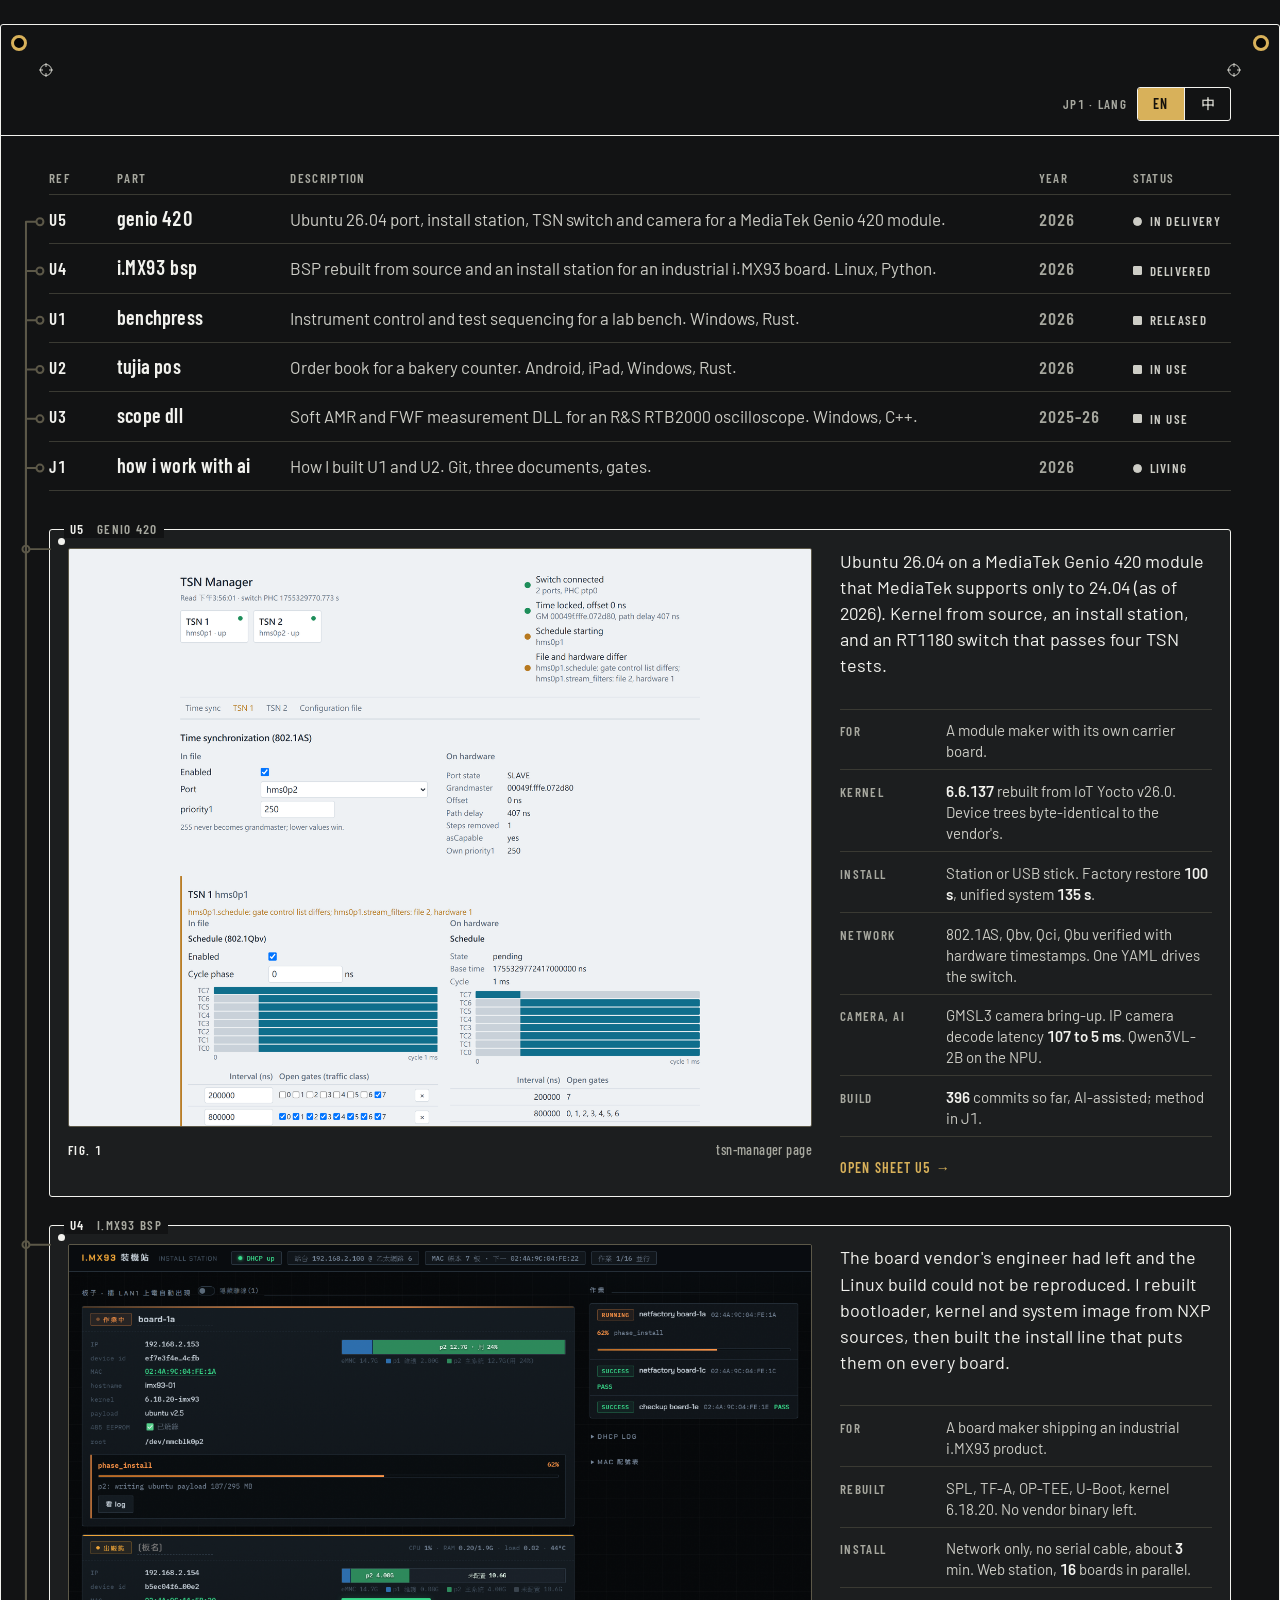
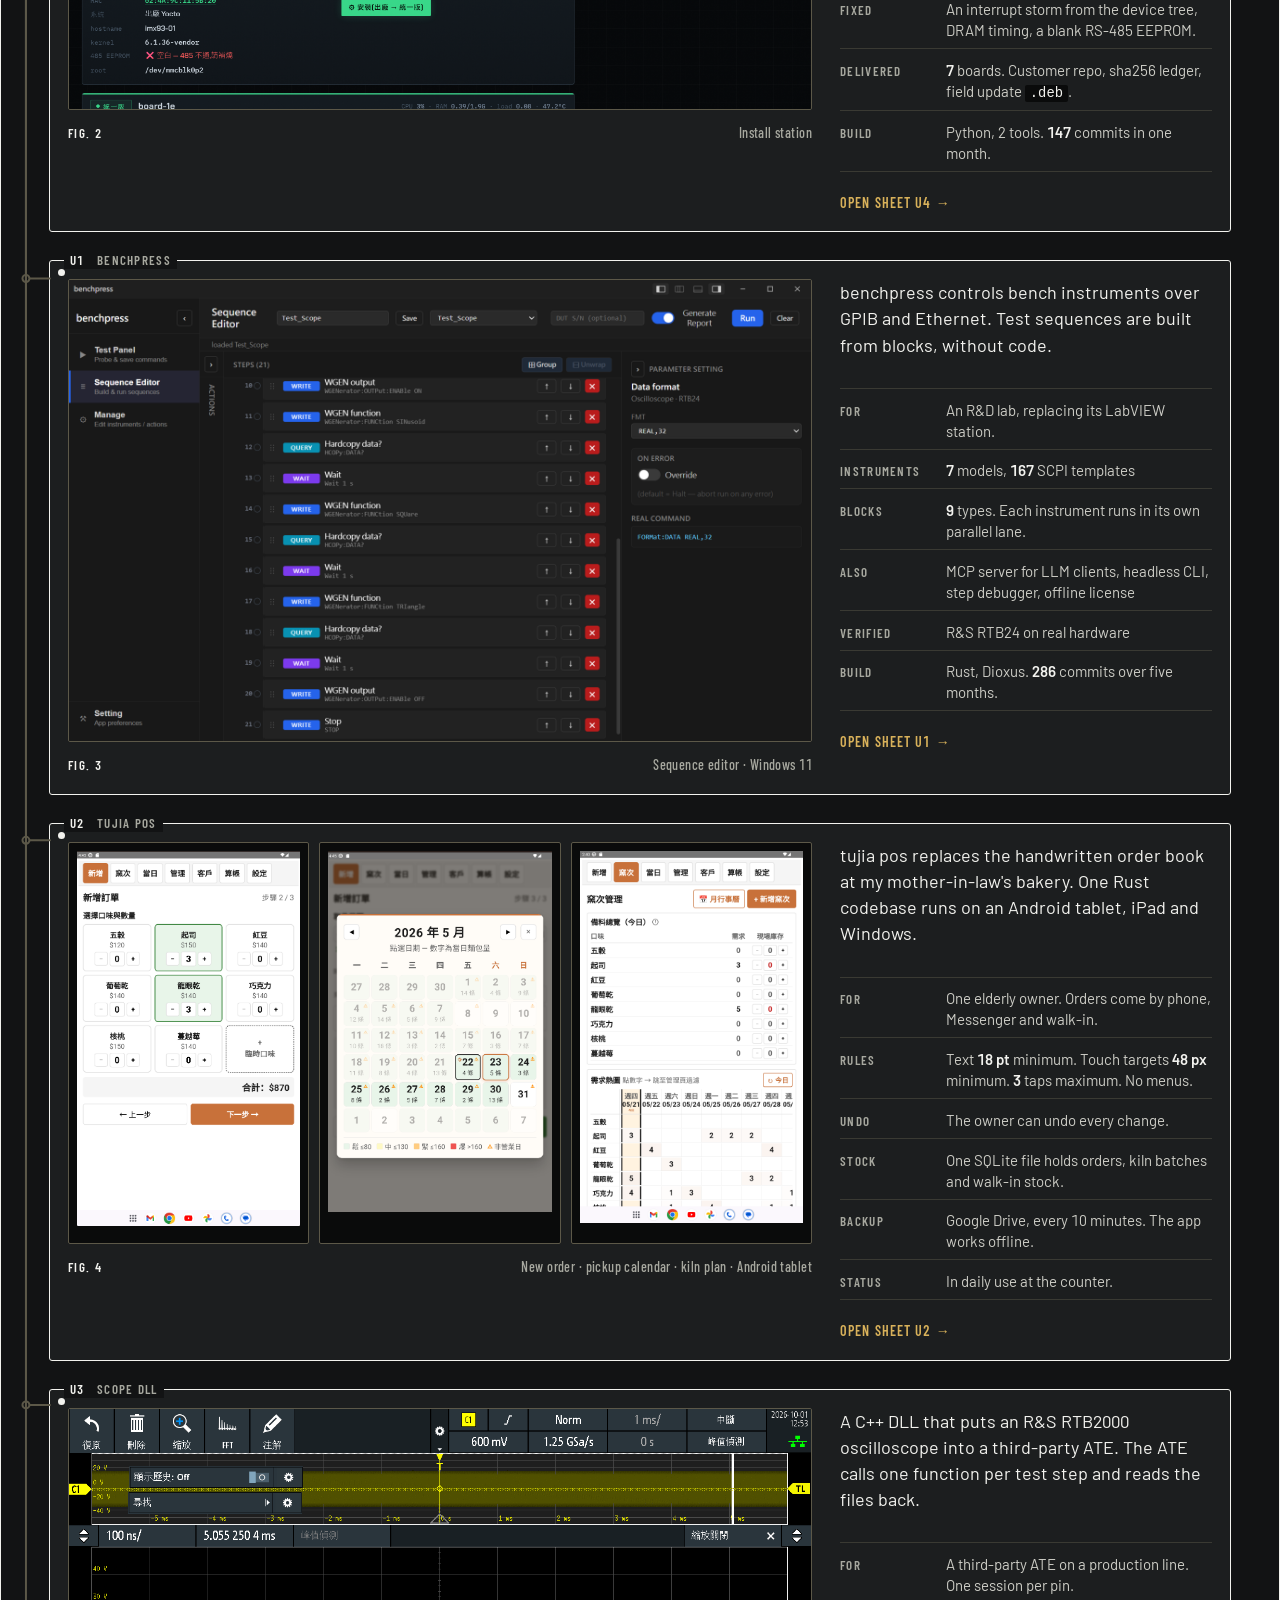
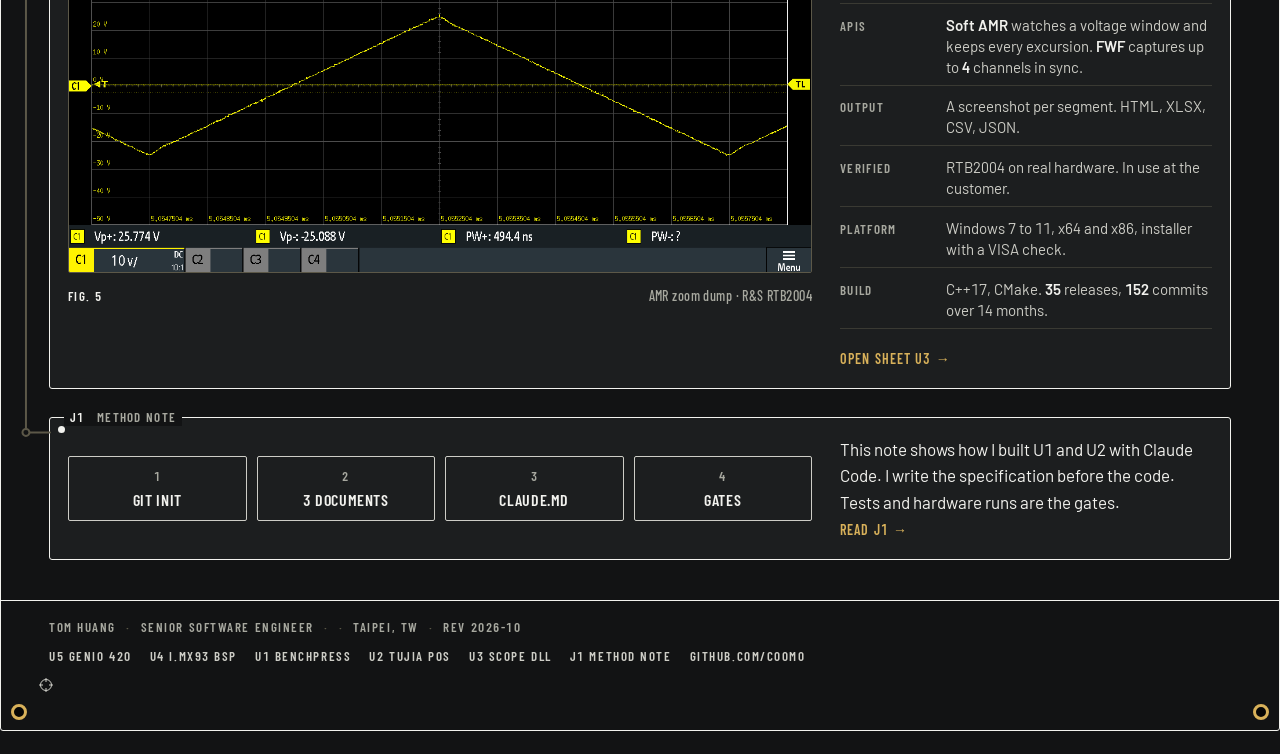
==== index.html @ 4faccf1d "genio: benchmark caveats from the vault note; imx93: drop checkup block, install takes about 3 minut" ====
<!doctype html>
<html lang="en">
<head>
<meta charset="utf-8" />
<meta name="viewport" content="width=device-width,initial-scale=1" />
<title data-en="Tom Huang · portfolio" data-zh="Tom Huang · 作品集">Tom Huang · portfolio</title>
<meta name="description"
      data-en="Tom Huang, senior software engineer in Taipei. Shipped work: instrument control for a lab bench, an order book for a bakery, an oscilloscope DLL for a tester, and BSP plus install stations for i.MX93 and Genio 420 boards."
      data-zh="Tom Huang，台北的資深軟體工程師。已出貨的作品：實驗室儀器控制軟體、麵包店訂單系統、測試機用的示波器 DLL、i.MX93 與 Genio 420 板的 BSP 與裝機站。"
      content="Tom Huang, senior software engineer in Taipei. Shipped work: instrument control for a lab bench, an order book for a bakery, an oscilloscope DLL for a tester, and BSP plus install stations for i.MX93 and Genio 420 boards." />
<meta name="color-scheme" content="dark" />
<meta name="theme-color" content="#121314" />
<meta property="og:type" content="website" />
<meta property="og:site_name" content="Tom Huang · portfolio" />
<meta property="og:title" content="Tom Huang · portfolio" />
<meta property="og:description" content="Tom Huang, senior software engineer in Taipei. Shipped work: instrument control for a lab bench, an order book for a bakery, an oscilloscope DLL for a tester, and BSP plus install stations for i.MX93 and Genio 420 boards." />
<meta property="og:url" content="https://coomo.github.io/portfolio/" />
<meta property="og:image" content="https://coomo.github.io/portfolio/genio/02-tsn-manager.png" />
<meta name="twitter:card" content="summary_large_image" />
<link rel="preconnect" href="https://fonts.googleapis.com">
<link rel="preconnect" href="https://fonts.gstatic.com" crossorigin>
<link href="https://fonts.googleapis.com/css2?family=Barlow+Condensed:wght@500;600&family=Barlow:wght@400;500;600&family=Noto+Sans+TC:wght@400;500;600&display=swap" rel="stylesheet">
<link rel="stylesheet" href="./assets/site.css">
<style>
  /* landing-only layout: the work leads */
  .legend{grid-template-columns:1fr;justify-items:end;padding-top:62px;padding-bottom:14px}
  .legend .right{align-items:flex-end}
  .index{padding-top:22px;padding-bottom:10px}
  .bom td{padding:11px 12px}
  .bom .part a{font-size:20px}
  .deck{display:grid;gap:28px;padding-top:28px;padding-bottom:40px}
  a.fp{display:block;color:inherit;text-decoration:none}
  .show{display:grid;grid-template-columns:8fr 4fr;gap:22px 28px;align-items:start}
  .show .side{display:flex;flex-direction:column;gap:14px;min-width:0}
  .show .side .one{font-size:18px;line-height:1.45;color:var(--silk);max-width:none}
  .trio{display:grid;grid-template-columns:repeat(3,minmax(0,1fr));gap:10px}
  .trio .shot{aspect-ratio:3/5;padding:8px;background:var(--mask-deep)}
  .trio .shot img{width:100%;height:100%;object-fit:contain;object-position:top center}
  .kv{list-style:none;margin:0;padding:0;border-top:var(--line) solid var(--trace)}
  .kv li{display:grid;grid-template-columns:96px minmax(0,1fr);gap:10px;padding:7px 0;border-bottom:var(--line) solid var(--trace);font-size:15px;line-height:1.4}
  .kv .k{font-family:var(--cond);font-size:var(--label);font-weight:600;letter-spacing:.1em;text-transform:uppercase;color:var(--silk-3);padding-top:2px}
  html[lang="zh"] .kv .k{font-family:var(--zh);letter-spacing:.08em;font-weight:500}
  .kv .v{color:var(--silk-2)}
  .kv .v b{color:var(--silk);font-weight:600}
  .open{font-family:var(--cond);font-size:14px;font-weight:600;letter-spacing:.08em;text-transform:uppercase;color:var(--gold);margin-top:2px}
  html[lang="zh"] .open{font-family:var(--zh);letter-spacing:.06em;font-weight:500}
  .conn{display:grid;grid-template-columns:repeat(4,minmax(0,1fr));gap:10px}
  .conn .pin{border:var(--line) solid var(--silk-2);border-radius:2px;padding:9px 8px 7px;text-align:center}
  .conn .pin .pn{display:block;font-family:var(--cond);font-size:var(--label);font-weight:600;letter-spacing:.1em;color:var(--silk-3)}
  .conn .pin .pl{display:block;font-family:var(--cond);font-size:16px;font-weight:600;letter-spacing:.04em;text-transform:uppercase;color:var(--silk);margin-top:2px}
  html[lang="zh"] .conn .pin .pl{font-family:var(--zh);text-transform:none;font-size:15px;font-weight:500}
  .j1{display:grid;grid-template-columns:8fr 4fr;gap:22px 28px;align-items:center}
  .bg{display:grid;grid-template-columns:8fr 4fr;gap:22px 28px;align-items:start;padding-top:8px;padding-bottom:44px}
  .bg .label{margin-bottom:10px}
  @media (max-width:980px){.show,.j1,.bg{grid-template-columns:1fr}}
  @media (max-width:560px){.trio{grid-template-columns:repeat(3,minmax(0,1fr));gap:6px}.trio .shot{padding:0}.conn{grid-template-columns:repeat(2,minmax(0,1fr))}}
</style>
</head>
<body>

<main class="board" id="top">
  <span class="hole tl" aria-hidden="true"></span><span class="hole tr" aria-hidden="true"></span>
  <span class="hole bl" aria-hidden="true"></span><span class="hole br" aria-hidden="true"></span>
  <span class="fid a" aria-hidden="true"><svg viewBox="0 0 14 14"><circle cx="7" cy="7" r="5.5" fill="none" stroke="currentColor"/><path d="M7 0v4M7 10v4M0 7h4M10 7h4" stroke="currentColor"/></svg></span>
  <span class="fid b" aria-hidden="true"><svg viewBox="0 0 14 14"><circle cx="7" cy="7" r="5.5" fill="none" stroke="currentColor"/><path d="M7 0v4M7 10v4M0 7h4M10 7h4" stroke="currentColor"/></svg></span>
  <span class="fid c" aria-hidden="true"><svg viewBox="0 0 14 14"><circle cx="7" cy="7" r="5.5" fill="none" stroke="currentColor"/><path d="M7 0v4M7 10v4M0 7h4M10 7h4" stroke="currentColor"/></svg></span>
  <svg class="traces" id="traces" aria-hidden="true"></svg>

  <header class="legend region">
    <div class="right">
      <button class="jumper" id="jp1" type="button" aria-label="Language: English. Switch to Chinese">
        <span class="jref">JP1 · LANG</span>
        <span class="pins"><span class="pin en">EN</span><span class="pin zh">中</span></span>
      </button>
    </div>
  </header>

  <section class="index region" aria-label="Index">
    <table class="bom">
      <caption class="sr"><span data-lang="en">Bill of materials: the works on this board</span><span data-lang="zh">零件表：板上的作品</span></caption>
      <thead>
        <tr>
          <th scope="col">Ref</th>
          <th scope="col"><span data-lang="en">Part</span><span data-lang="zh">零件</span></th>
          <th scope="col"><span data-lang="en">Description</span><span data-lang="zh">說明</span></th>
          <th scope="col"><span data-lang="en">Year</span><span data-lang="zh">年份</span></th>
          <th scope="col"><span data-lang="en">Status</span><span data-lang="zh">狀態</span></th>
        </tr>
      </thead>
      <tbody>
        <tr id="row-u5" data-trace-to="fp-u5">
          <td class="ref">U5</td>
          <td class="part"><a href="./genio/">genio 420</a></td>
          <td class="desc"><span data-lang="en">Ubuntu 26.04 port, install station, TSN switch and camera for a MediaTek Genio 420 module.</span><span data-lang="zh">MediaTek Genio 420 模組的 Ubuntu 26.04 移植、裝機站、TSN 交換器與相機。</span></td>
          <td class="year">2026</td>
          <td><span class="mark living"><span data-lang="en">In delivery</span><span data-lang="zh">交付中</span></span></td>
        </tr>
        <tr id="row-u4" data-trace-to="fp-u4">
          <td class="ref">U4</td>
          <td class="part"><a href="./imx93/">i.MX93 bsp</a></td>
          <td class="desc"><span data-lang="en">BSP rebuilt from source and an install station for an industrial i.MX93 board. Linux, Python.</span><span data-lang="zh">工業用 i.MX93 板的 BSP 自建與裝機站。Linux，Python。</span></td>
          <td class="year">2026</td>
          <td><span class="mark shipped"><span data-lang="en">Delivered</span><span data-lang="zh">已交付</span></span></td>
        </tr>
        <tr id="row-u1" data-trace-to="fp-u1">
          <td class="ref">U1</td>
          <td class="part"><a href="./benchpress/">benchpress</a></td>
          <td class="desc"><span data-lang="en">Instrument control and test sequencing for a lab bench. Windows, Rust.</span><span data-lang="zh">實驗室儀器控制與測試排程。Windows，Rust。</span></td>
          <td class="year">2026</td>
          <td><span class="mark shipped"><span data-lang="en">Released</span><span data-lang="zh">已出貨</span></span></td>
        </tr>
        <tr id="row-u2" data-trace-to="fp-u2">
          <td class="ref">U2</td>
          <td class="part"><a href="./pos/">tujia pos</a></td>
          <td class="desc"><span data-lang="en">Order book for a bakery counter. Android, iPad, Windows, Rust.</span><span data-lang="zh">麵包店櫃台的訂單系統。Android、iPad、Windows，Rust。</span></td>
          <td class="year">2026</td>
          <td><span class="mark shipped"><span data-lang="en">In use</span><span data-lang="zh">使用中</span></span></td>
        </tr>
        <tr id="row-u3" data-trace-to="fp-u3">
          <td class="ref">U3</td>
          <td class="part"><a href="./scope-dll/">scope dll</a></td>
          <td class="desc"><span data-lang="en">Soft AMR and FWF measurement DLL for an R&amp;S RTB2000 oscilloscope. Windows, C++.</span><span data-lang="zh">R&amp;S RTB2000 示波器的 Soft AMR 與 FWF 量測 DLL。Windows，C++。</span></td>
          <td class="year">2025–26</td>
          <td><span class="mark shipped"><span data-lang="en">In use</span><span data-lang="zh">使用中</span></span></td>
        </tr>
        <tr id="row-j1" data-trace-to="fp-j1">
          <td class="ref">J1</td>
          <td class="part"><a href="./workflow/">how i work with ai</a></td>
          <td class="desc"><span data-lang="en">How I built U1 and U2. Git, three documents, gates.</span><span data-lang="zh">我怎麼做出 U1 和 U2。Git、三份文件、關卡。</span></td>
          <td class="year">2026</td>
          <td><span class="mark living"><span data-lang="en">Living</span><span data-lang="zh">持續更新</span></span></td>
        </tr>
      </tbody>
    </table>
  </section>

  <section class="deck region" aria-label="Works">

    <a class="fp" id="fp-u5" href="./genio/">
      <span class="fpref">U5 <b>genio 420</b></span>
      <span class="pin1" aria-hidden="true"></span>
      <div class="show">
        <figure style="margin:0">
          <div class="shot"><img src="./genio/02-tsn-manager.png" width="1440" height="1120" alt="tsn-manager web page on the Genio 420: two TSN ports up, four status lamps, the 802.1AS section with file values beside hardware state, and the port 1 802.1Qbv schedule drawn as eight traffic-class bars over a 1 ms cycle." loading="eager" decoding="async" /></div>
          <figcaption><span class="fig">Fig. 1</span><span><span data-lang="en">tsn-manager page</span><span data-lang="zh">tsn-manager 頁面</span></span></figcaption>
        </figure>
        <div class="side">
          <p class="one">
            <span data-lang="en">Ubuntu 26.04 on a MediaTek Genio 420 module that MediaTek supports only to 24.04 (as of 2026). Kernel from source, an install station, and an RT1180 switch that passes four TSN tests.</span>
            <span data-lang="zh">MediaTek 只支援到 24.04（2026 年時）的 Genio 420 模組，裝上 Ubuntu 26.04。kernel 自建、裝機站、通過四項 TSN 測試的 RT1180 交換器。</span>
          </p>
          <ul class="kv">
            <li><span class="k"><span data-lang="en">For</span><span data-lang="zh">對象</span></span><span class="v"><span data-lang="en">A module maker with its own carrier board.</span><span data-lang="zh">有自家載板的模組廠。</span></span></li>
            <li><span class="k">Kernel</span><span class="v"><span data-lang="en"><b>6.6.137</b> rebuilt from IoT Yocto v26.0. Device trees byte-identical to the vendor's.</span><span data-lang="zh"><b>6.6.137</b> 從 IoT Yocto v26.0 重建。device tree 與原廠位元組一致。</span></span></li>
            <li><span class="k"><span data-lang="en">Install</span><span data-lang="zh">安裝</span></span><span class="v"><span data-lang="en">Station or USB stick. Factory restore <b>100 s</b>, unified system <b>135 s</b>.</span><span data-lang="zh">站台或 USB 碟。回復出廠 <b>100 秒</b>，裝統一版 <b>135 秒</b>。</span></span></li>
            <li><span class="k"><span data-lang="en">Network</span><span data-lang="zh">網路</span></span><span class="v"><span data-lang="en">802.1AS, Qbv, Qci, Qbu verified with hardware timestamps. One YAML drives the switch.</span><span data-lang="zh">802.1AS、Qbv、Qci、Qbu 以硬體時戳驗過。一份 YAML 驅動交換器。</span></span></li>
            <li><span class="k"><span data-lang="en">Camera, AI</span><span data-lang="zh">相機、AI</span></span><span class="v"><span data-lang="en">GMSL3 camera bring-up. IP camera decode latency <b>107 to 5 ms</b>. Qwen3VL-2B on the NPU.</span><span data-lang="zh">GMSL3 相機 bring-up。IP camera 解碼延遲 <b>107 降到 5 ms</b>。NPU 上跑 Qwen3VL-2B。</span></span></li>
            <li><span class="k"><span data-lang="en">Build</span><span data-lang="zh">開發</span></span><span class="v"><span data-lang="en"><b>396</b> commits so far, AI-assisted; method in J1.</span><span data-lang="zh"><b>396</b> 個 commit，持續中，AI 協作，方法見 J1。</span></span></li>
          </ul>
          <span class="open"><span data-lang="en">Open sheet U5 →</span><span data-lang="zh">看 U5 →</span></span>
        </div>
      </div>
    </a>

    <a class="fp" id="fp-u4" href="./imx93/">
      <span class="fpref">U4 <b>i.MX93 bsp</b></span>
      <span class="pin1" aria-hidden="true"></span>
      <div class="show">
        <figure style="margin:0">
          <div class="shot"><img src="./imx93/01-station.png" width="2560" height="1600" alt="Install station web page for i.MX93 boards: one board card mid-install at 62% with its eMMC layout bar, one factory-state card with an Install button and a red blank RS-485 EEPROM line, and a job list with one running and two passed jobs." loading="eager" decoding="async" /></div>
          <figcaption><span class="fig">Fig. 2</span><span><span data-lang="en">Install station</span><span data-lang="zh">裝機站</span></span></figcaption>
        </figure>
        <div class="side">
          <p class="one">
            <span data-lang="en">The board vendor's engineer had left and the Linux build could not be reproduced. I rebuilt bootloader, kernel and system image from NXP sources, then built the install line that puts them on every board.</span>
            <span data-lang="zh">板廠的工程師離職，Linux 建置無法重現。我從 NXP 原始碼重建 bootloader、kernel 與系統映像，再做出把它們裝到每塊板上的安裝線。</span>
          </p>
          <ul class="kv">
            <li><span class="k"><span data-lang="en">For</span><span data-lang="zh">對象</span></span><span class="v"><span data-lang="en">A board maker shipping an industrial i.MX93 product.</span><span data-lang="zh">出貨工業用 i.MX93 產品的板廠。</span></span></li>
            <li><span class="k"><span data-lang="en">Rebuilt</span><span data-lang="zh">自建</span></span><span class="v"><span data-lang="en">SPL, TF-A, OP-TEE, U-Boot, kernel 6.18.20. No vendor binary left.</span><span data-lang="zh">SPL、TF-A、OP-TEE、U-Boot、kernel 6.18.20。原廠 binary 全退役。</span></span></li>
            <li><span class="k"><span data-lang="en">Install</span><span data-lang="zh">安裝</span></span><span class="v"><span data-lang="en">Network only, no serial cable, about <b>3</b> min. Web station, <b>16</b> boards in parallel.</span><span data-lang="zh">純網路，不接 serial，約 <b>3</b> 分鐘。網頁站台 <b>16</b> 塊並行。</span></span></li>
            <li><span class="k"><span data-lang="en">Fixed</span><span data-lang="zh">修正</span></span><span class="v"><span data-lang="en">An interrupt storm from the device tree, DRAM timing, a blank RS-485 EEPROM.</span><span data-lang="zh">device tree 的中斷風暴、DRAM timing、空白的 RS-485 EEPROM。</span></span></li>
            <li><span class="k"><span data-lang="en">Delivered</span><span data-lang="zh">交付</span></span><span class="v"><span data-lang="en"><b>7</b> boards. Customer repo, sha256 ledger, field update <code>.deb</code>.</span><span data-lang="zh"><b>7</b> 塊板。客戶 repo、sha256 校驗清單、現場更新 <code>.deb</code>。</span></span></li>
            <li><span class="k"><span data-lang="en">Build</span><span data-lang="zh">開發</span></span><span class="v"><span data-lang="en">Python, 2 tools. <b>147</b> commits in one month.</span><span data-lang="zh">Python，2 支工具。<b>147</b> 個 commit，一個月內。</span></span></li>
          </ul>
          <span class="open"><span data-lang="en">Open sheet U4 →</span><span data-lang="zh">看 U4 →</span></span>
        </div>
      </div>
    </a>

    <a class="fp" id="fp-u1" href="./benchpress/">
      <span class="fpref">U1 <b>benchpress</b></span>
      <span class="pin1" aria-hidden="true"></span>
      <div class="show">
        <figure style="margin:0">
          <div class="shot"><img src="./benchpress/02-sequence-editor.png" width="1600" height="994" alt="benchpress Sequence Editor: the 21-step Test_Scope sequence with the parameter inspector open on the Data format step." loading="lazy" decoding="async" /></div>
          <figcaption><span class="fig">Fig. 3</span><span><span data-lang="en">Sequence editor · Windows 11</span><span data-lang="zh">序列編輯器 · Windows 11</span></span></figcaption>
        </figure>
        <div class="side">
          <p class="one">
            <span data-lang="en">benchpress controls bench instruments over GPIB and Ethernet. Test sequences are built from blocks, without code.</span>
            <span data-lang="zh">benchpress 透過 GPIB 與 Ethernet 控制儀器。測試序列用積木組，不用寫程式。</span>
          </p>
          <ul class="kv">
            <li><span class="k"><span data-lang="en">For</span><span data-lang="zh">對象</span></span><span class="v"><span data-lang="en">An R&amp;D lab, replacing its LabVIEW station.</span><span data-lang="zh">一間研發實驗室，取代原本的 LabVIEW 工作站。</span></span></li>
            <li><span class="k"><span data-lang="en">Instruments</span><span data-lang="zh">儀器</span></span><span class="v"><b>7</b> <span data-lang="en">models, <b>167</b> SCPI templates</span><span data-lang="zh">款，<b>167</b> 條 SCPI 模板</span></span></li>
            <li><span class="k"><span data-lang="en">Blocks</span><span data-lang="zh">積木</span></span><span class="v"><b>9</b> <span data-lang="en">types. Each instrument runs in its own parallel lane.</span><span data-lang="zh">種。每台儀器在自己的平行車道上執行。</span></span></li>
            <li><span class="k"><span data-lang="en">Also</span><span data-lang="zh">另有</span></span><span class="v"><span data-lang="en">MCP server for LLM clients, headless CLI, step debugger, offline license</span><span data-lang="zh">給 LLM 用的 MCP server、無頭 CLI、單步除錯器、離線授權</span></span></li>
            <li><span class="k"><span data-lang="en">Verified</span><span data-lang="zh">實機</span></span><span class="v"><span data-lang="en">R&amp;S RTB24 on real hardware</span><span data-lang="zh">R&amp;S RTB24 實機驗收</span></span></li>
            <li><span class="k"><span data-lang="en">Build</span><span data-lang="zh">開發</span></span><span class="v"><span data-lang="en">Rust, Dioxus. <b>286</b> commits over five months.</span><span data-lang="zh">Rust、Dioxus。<b>286</b> 個 commit，歷時五個月。</span></span></li>
          </ul>
          <span class="open"><span data-lang="en">Open sheet U1 →</span><span data-lang="zh">看 U1 →</span></span>
        </div>
      </div>
    </a>

    <a class="fp" id="fp-u2" href="./pos/">
      <span class="fpref">U2 <b>tujia pos</b></span>
      <span class="pin1" aria-hidden="true"></span>
      <div class="show">
        <figure style="margin:0">
          <div class="trio">
            <div class="shot"><img src="./pos/flavors.png" width="635" height="1065" alt="New order step 2: eight flavor cells with price and plus-minus buttons." loading="lazy" decoding="async" /></div>
            <div class="shot"><img src="./pos/calendar.png" width="631" height="1019" alt="Pickup-day calendar: each day shows its bread count in four load bands." loading="lazy" decoding="async" /></div>
            <div class="shot"><img src="./pos/kiln.png" width="1200" height="2000" alt="Kiln tab: prep overview and a date by flavor demand grid." loading="lazy" decoding="async" /></div>
          </div>
          <figcaption><span class="fig">Fig. 4</span><span><span data-lang="en">New order · pickup calendar · kiln plan · Android tablet</span><span data-lang="zh">新增訂單 · 取件日月曆 · 窯次 · Android 平板</span></span></figcaption>
        </figure>
        <div class="side">
          <p class="one">
            <span data-lang="en">tujia pos replaces the handwritten order book at my mother-in-law's bakery. One Rust codebase runs on an Android tablet, iPad and Windows.</span>
            <span data-lang="zh">tujia pos 取代岳母麵包店的手寫訂單簿。一份 Rust 程式碼在 Android 平板、iPad、Windows 上執行。</span>
          </p>
          <ul class="kv">
            <li><span class="k"><span data-lang="en">For</span><span data-lang="zh">對象</span></span><span class="v"><span data-lang="en">One elderly owner. Orders come by phone, Messenger and walk-in.</span><span data-lang="zh">一位高齡店主。訂單來自電話、Messenger 和現場。</span></span></li>
            <li><span class="k"><span data-lang="en">Rules</span><span data-lang="zh">規則</span></span><span class="v"><span data-lang="en">Text <b>18 pt</b> minimum. Touch targets <b>48 px</b> minimum. <b>3</b> taps maximum. No menus.</span><span data-lang="zh">文字最小 <b>18 pt</b>。觸控目標最小 <b>48 px</b>。最多 <b>3</b> 步。沒有選單。</span></span></li>
            <li><span class="k">Undo</span><span class="v"><span data-lang="en">The owner can undo every change.</span><span data-lang="zh">店主可以還原每一個變更。</span></span></li>
            <li><span class="k"><span data-lang="en">Stock</span><span data-lang="zh">庫存</span></span><span class="v"><span data-lang="en">One SQLite file holds orders, kiln batches and walk-in stock.</span><span data-lang="zh">一個 SQLite 檔保存訂單、窯次和現場庫存。</span></span></li>
            <li><span class="k"><span data-lang="en">Backup</span><span data-lang="zh">備份</span></span><span class="v"><span data-lang="en">Google Drive, every 10 minutes. The app works offline.</span><span data-lang="zh">Google Drive，每 10 分鐘。離線也能用。</span></span></li>
            <li><span class="k"><span data-lang="en">Status</span><span data-lang="zh">狀態</span></span><span class="v"><span data-lang="en">In daily use at the counter.</span><span data-lang="zh">櫃台每天在用。</span></span></li>
          </ul>
          <span class="open"><span data-lang="en">Open sheet U2 →</span><span data-lang="zh">看 U2 →</span></span>
        </div>
      </div>
    </a>

    <a class="fp" id="fp-u3" href="./scope-dll/">
      <span class="fpref">U3 <b>scope dll</b></span>
      <span class="pin1" aria-hidden="true"></span>
      <div class="show">
        <figure style="margin:0">
          <div class="shot"><img src="./scope-dll/01-amr-zoom.png" width="1280" height="800" alt="R&amp;S RTB2004 screen: the top pane holds a 10 ms record, the bottom pane a 100 ns per division zoom centred on the peak of a triangle wave; the measurement bar reads Vp+ 25.774 V and PW+ 494.4 ns." loading="lazy" decoding="async" /></div>
          <figcaption><span class="fig">Fig. 5</span><span><span data-lang="en">AMR zoom dump · R&amp;S RTB2004</span><span data-lang="zh">AMR zoom dump · R&amp;S RTB2004</span></span></figcaption>
        </figure>
        <div class="side">
          <p class="one">
            <span data-lang="en">A C++ DLL that puts an R&amp;S RTB2000 oscilloscope into a third-party ATE. The ATE calls one function per test step and reads the files back.</span>
            <span data-lang="zh">把 R&amp;S RTB2000 示波器整合進第三方 ATE 的 C++ DLL。ATE 每個測試步驟呼叫一個函式，再讀回檔案。</span>
          </p>
          <ul class="kv">
            <li><span class="k"><span data-lang="en">For</span><span data-lang="zh">對象</span></span><span class="v"><span data-lang="en">A third-party ATE on a production line. One session per pin.</span><span data-lang="zh">產線上的第三方 ATE。每支 pin 一個 session。</span></span></li>
            <li><span class="k">APIs</span><span class="v"><span data-lang="en"><b>Soft AMR</b> watches a voltage window and keeps every excursion. <b>FWF</b> captures up to <b>4</b> channels in sync.</span><span data-lang="zh"><b>Soft AMR</b> 監看電壓窗，留下每次超限。<b>FWF</b> 同步擷取最多 <b>4</b> 個通道。</span></span></li>
            <li><span class="k"><span data-lang="en">Output</span><span data-lang="zh">產出</span></span><span class="v"><span data-lang="en">A screenshot per segment. HTML, XLSX, CSV, JSON.</span><span data-lang="zh">每個 segment 一張截圖。HTML、XLSX、CSV、JSON。</span></span></li>
            <li><span class="k"><span data-lang="en">Verified</span><span data-lang="zh">實機</span></span><span class="v"><span data-lang="en">RTB2004 on real hardware. In use at the customer.</span><span data-lang="zh">RTB2004 實機。客戶使用中。</span></span></li>
            <li><span class="k"><span data-lang="en">Platform</span><span data-lang="zh">平台</span></span><span class="v"><span data-lang="en">Windows 7 to 11, x64 and x86, installer with a VISA check.</span><span data-lang="zh">Windows 7 到 11，x64 與 x86，安裝檔含 VISA 檢查。</span></span></li>
            <li><span class="k"><span data-lang="en">Build</span><span data-lang="zh">開發</span></span><span class="v"><span data-lang="en">C++17, CMake. <b>35</b> releases, <b>152</b> commits over 14 months.</span><span data-lang="zh">C++17、CMake。<b>35</b> 個版本、<b>152</b> 個 commit，歷時 14 個月。</span></span></li>
          </ul>
          <span class="open"><span data-lang="en">Open sheet U3 →</span><span data-lang="zh">看 U3 →</span></span>
        </div>
      </div>
    </a>

    <a class="fp" id="fp-j1" href="./workflow/">
      <span class="fpref">J1 <b><span data-lang="en">Method note</span><span data-lang="zh">方法筆記</span></b></span>
      <span class="pin1" aria-hidden="true"></span>
      <div class="j1">
        <div class="conn" aria-hidden="true">
          <span class="pin"><span class="pn">1</span><span class="pl">git init</span></span>
          <span class="pin"><span class="pn">2</span><span class="pl"><span data-lang="en">3 documents</span><span data-lang="zh">三份文件</span></span></span>
          <span class="pin"><span class="pn">3</span><span class="pl">CLAUDE.md</span></span>
          <span class="pin"><span class="pn">4</span><span class="pl"><span data-lang="en">Gates</span><span data-lang="zh">關卡</span></span></span>
        </div>
        <div class="side">
          <p class="one mb-0">
            <span data-lang="en">This note shows how I built U1 and U2 with Claude Code. I write the specification before the code. Tests and hardware runs are the gates.</span>
            <span data-lang="zh">這篇說明我怎麼用 Claude Code 做出 U1 和 U2。先寫規格，再寫程式。測試和實機執行是關卡。</span>
          </p>
          <span class="open"><span data-lang="en">Read J1 →</span><span data-lang="zh">看 J1 →</span></span>
        </div>
      </div>
    </a>

  </section>

  <footer class="dataline region">
    <div class="id">
      <span>Tom Huang</span>
      <span><span data-lang="en">Senior software engineer</span><span data-lang="zh">資深軟體工程師</span></span>
      <span>Taipei, TW</span>
      <span>REV 2026-10</span>
    </div>
    <div class="links">
      <a href="./genio/">U5 genio 420</a>
      <a href="./imx93/">U4 i.MX93 bsp</a>
      <a href="./benchpress/">U1 benchpress</a>
      <a href="./pos/">U2 tujia pos</a>
      <a href="./scope-dll/">U3 scope dll</a>
      <a href="./workflow/">J1 <span data-lang="en">method note</span><span data-lang="zh">方法筆記</span></a>
      <a href="https://github.com/COOMO" target="_blank" rel="noopener">github.com/COOMO</a>
    </div>
  </footer>
</main>

<script src="./assets/site.js" defer></script>
</body>
</html>
---- assets/site.css ----
/* ──────────────────────────────────────────────────────────────
   Tom Huang · portfolio
   World: a fabricated printed circuit board. Solder-mask ground,
   white silkscreen, copper traces, gold pads only where you can press.
   ────────────────────────────────────────────────────────────── */

:root{
  /* matte black solder mask: bare board vs copper pour under mask */
  --mask:      #121314;
  --mask-cu:   #1c1e1f;
  --mask-deep: #0a0b0b;
  /* silkscreen: white, with the warm cast of the mask in the quieter tones */
  --silk:      #f2f2ee;
  --silk-2:    #cdcdc6;
  --silk-3:    #a7a89f;
  /* copper and plating: bronze lines under black mask, ENIG gold on pads */
  --trace:     #3a3a33;
  --trace-2:   #5c5848;
  --gold:      #d8b15a;
  --gold-ink:  #15120c;
  --hole:      #050505;
  /* type */
  --cond: "Barlow Condensed","Arial Narrow",sans-serif;
  --sans: "Barlow","Helvetica Neue",Arial,sans-serif;
  --zh:   "Noto Sans TC","PingFang TC","Microsoft JhengHei",sans-serif;
  --mono: ui-monospace,"Cascadia Mono",Consolas,"SF Mono",Menlo,monospace;
  /* scale */
  --body: 17px;
  --lh:   1.55;
  --label: 13px;
  --r: 3px;             /* milled board corner */
  --line: 1px;          /* silkscreen stroke */
  --pad: 20px;
  --gutter: 24px;
  --measure: 66ch;
  color-scheme: dark;
}

*,*::before,*::after{box-sizing:border-box}
html{scroll-behavior:smooth;-webkit-text-size-adjust:100%}
@media (prefers-reduced-motion:reduce){html{scroll-behavior:auto}}
html,body{margin:0;padding:0;background:var(--mask)}
body{
  color:var(--silk);
  font-family:var(--sans);
  font-size:var(--body);
  line-height:var(--lh);
  font-feature-settings:"tnum" 1,"kern" 1;
  -webkit-font-smoothing:antialiased;
  text-rendering:optimizeLegibility;
  min-height:100vh;
}
html[lang="zh"] body{font-family:var(--zh);line-height:1.75}
html[lang="zh"] .ref,html[lang="zh"] .ref *{font-family:var(--cond);letter-spacing:.06em}

/* language switch: only one language is in the DOM at a time */
html[lang="en"] [data-lang="zh"]{display:none !important}
html[lang="zh"] [data-lang="en"]{display:none !important}

/* browser surfaces belong to the board too */
::selection{background:var(--gold);color:var(--gold-ink)}
*{scrollbar-color:var(--silk-3) var(--mask-deep);scrollbar-width:thin}
::-webkit-scrollbar{width:10px;height:10px}
::-webkit-scrollbar-track{background:var(--mask-deep)}
::-webkit-scrollbar-thumb{background:var(--silk-3);border:2px solid var(--mask-deep);border-radius:3px}
:focus-visible{outline:2px solid var(--gold);outline-offset:3px;border-radius:2px}
input,textarea{caret-color:var(--gold)}

a{color:var(--gold);text-decoration:underline;text-decoration-thickness:1px;text-underline-offset:.2em;text-decoration-color:color-mix(in srgb,var(--gold) 55%,transparent)}
a:hover{text-decoration-color:var(--gold)}
strong{font-weight:600;color:var(--silk)}
code{font-family:var(--mono);font-size:.92em;color:var(--silk);background:var(--mask-deep);padding:.05em .35em;border-radius:2px}
pre{font-family:var(--mono);font-size:14px;line-height:1.6;margin:0;color:var(--silk-2);white-space:pre;overflow:auto;tab-size:2}
pre .k{color:var(--silk)} pre .s{color:var(--silk)} pre .cm{color:var(--silk-3)} pre .n{color:var(--silk-2)}
img{display:block;max-width:100%;height:auto}
ul,ol{margin:0;padding-left:1.25em}
li{margin:.25em 0}
p{margin:0 0 .9em;max-width:var(--measure)}
table{border-collapse:collapse;width:100%;font-variant-numeric:tabular-nums}
th,td{text-align:left;vertical-align:top;padding:10px 12px;border-top:var(--line) solid var(--trace)}
thead th{font-family:var(--cond);font-size:var(--label);font-weight:600;letter-spacing:.1em;text-transform:uppercase;color:var(--silk-3);border-top:0;padding-bottom:6px}
html[lang="zh"] thead th{font-family:var(--zh);letter-spacing:.08em}
tbody tr:last-child td{border-bottom:var(--line) solid var(--trace)}
hr{border:0;border-top:var(--line) solid var(--silk);margin:0}

/* ── silkscreen type roles ───────────────────────────────────── */
.label{font-family:var(--cond);font-size:var(--label);font-weight:600;letter-spacing:.1em;text-transform:uppercase;color:var(--silk-3);line-height:1.2}
html[lang="zh"] .label{font-family:var(--zh);letter-spacing:.1em;font-weight:500}
.ref{font-family:var(--cond);font-weight:600;letter-spacing:.06em;color:var(--silk)}
.muted{color:var(--silk-2)}
.dim{color:var(--silk-3)}
h1,h2,h3,h4{margin:0;font-family:var(--cond);font-weight:600;line-height:1.02;letter-spacing:-.005em;color:var(--silk);text-wrap:balance}
html[lang="zh"] h1,html[lang="zh"] h2,html[lang="zh"] h3,html[lang="zh"] h4{font-family:var(--zh);font-weight:600;letter-spacing:.01em;line-height:1.2}
h1{font-size:clamp(44px,6vw,84px);text-transform:uppercase}
html[lang="zh"] h1{text-transform:none}
html[lang="zh"] h1.latin{font-family:var(--cond);text-transform:uppercase;letter-spacing:-.005em;line-height:1.02}
h2{font-size:clamp(28px,3.2vw,40px)}
h3{font-size:22px}
.list{list-style:none;padding:0;margin:0}
.list li{position:relative;padding-left:18px;margin:.35em 0;max-width:var(--measure)}
.list li::before{content:"";position:absolute;left:0;top:.62em;width:7px;height:7px;border:var(--line) solid var(--silk-2);border-radius:1px}
html[lang="zh"] .list li::before{top:.7em}
.list--filled li::before{background:var(--silk-2)}

/* ── the board ───────────────────────────────────────────────── */
.board{
  position:relative;
  max-width:1392px;
  margin:var(--gutter) auto;
  border:var(--line) solid var(--silk);
  border-radius:var(--r);
  background:var(--mask);
  padding:0 0 0 0;
  isolation:isolate;
}
/* plated mounting holes in the four corners */
.hole{position:absolute;width:16px;height:16px;border-radius:50%;background:var(--hole);border:3px solid var(--gold);z-index:3;pointer-events:none}
.hole.tl{top:10px;left:10px}.hole.tr{top:10px;right:10px}.hole.bl{bottom:10px;left:10px}.hole.br{bottom:10px;right:10px}
/* fiducials */
.fid{position:absolute;width:14px;height:14px;z-index:3;pointer-events:none;color:var(--silk-2)}
.fid.a{top:38px;left:38px}.fid.b{top:38px;right:38px}.fid.c{bottom:38px;left:38px}
.fid svg{display:block;width:14px;height:14px}

/* inner regions sit inside the board with a consistent inset */
.region{padding:var(--pad) 48px}
@media (max-width:900px){.region{padding:var(--pad) 28px}}
@media (max-width:600px){.region{padding:16px 16px}}

/* copper pour: a region with content reads slightly lighter */
.pour{background:var(--mask-cu)}

/* ── legend strip (page header) ──────────────────────────────── */
.legend{
  display:grid;grid-template-columns:1fr auto;align-items:end;gap:24px;
  padding-top:56px;padding-bottom:22px;
  border-bottom:var(--line) solid var(--silk);
}
.legend .name{display:flex;flex-direction:column;gap:10px}
.legend .title{font-size:var(--body);color:var(--silk-2);max-width:60ch}
.legend .right{display:flex;flex-direction:column;align-items:flex-end;gap:14px}
.legend .rev{font-family:var(--cond);font-size:14px;font-weight:600;letter-spacing:.02em;color:var(--silk-3)}
@media (max-width:760px){
  .legend{grid-template-columns:1fr;align-items:start;padding-top:48px}
  .legend .right{align-items:flex-start;flex-direction:row;align-items:center;gap:18px;flex-wrap:wrap}
}

/* JP1: language jumper. The gold bridge is the selected position. */
.jumper{display:inline-flex;align-items:center;gap:10px;background:transparent;border:0;padding:0;cursor:pointer;color:var(--silk-2);font:inherit}
.jumper .jref{font-family:var(--cond);font-size:var(--label);font-weight:600;letter-spacing:.1em;text-transform:uppercase;color:var(--silk-3)}
.jumper .pins{display:inline-grid;grid-template-columns:1fr 1fr;border:var(--line) solid var(--silk);border-radius:var(--r);overflow:hidden}
.jumper .pin{padding:5px 12px;font-family:var(--cond);font-size:14px;font-weight:600;letter-spacing:.08em;color:var(--silk-2);min-width:46px;text-align:center;transition:background .18s cubic-bezier(.2,.8,.2,1),color .18s}
.jumper .pin.zh{font-family:var(--zh);font-weight:500;letter-spacing:0}
.jumper .pin + .pin{border-left:var(--line) solid var(--silk)}
html[lang="en"] .jumper .pin.en,html[lang="zh"] .jumper .pin.zh{background:var(--gold);color:var(--gold-ink)}
.jumper:hover .pins{border-color:var(--gold)}

/* ── nav on sheet pages ──────────────────────────────────────── */
.sheetnav{display:flex;flex-wrap:wrap;gap:0 26px;padding-top:12px;padding-bottom:12px;border-bottom:var(--line) solid var(--trace);font-family:var(--cond);font-size:14px;font-weight:600;letter-spacing:.08em;text-transform:uppercase}
html[lang="zh"] .sheetnav{font-family:var(--zh);letter-spacing:.08em;font-weight:500}
.sheetnav a{color:var(--silk-2);text-decoration:none;padding:6px 0;border-bottom:2px solid transparent}
.sheetnav a:hover{color:var(--silk);border-bottom-color:var(--gold)}
.sheetnav .tp{color:var(--silk-3);margin-right:6px;font-family:var(--cond)}

/* ── footprints ──────────────────────────────────────────────── */
.fp{position:relative;border:var(--line) solid var(--silk);border-radius:var(--r);padding:18px;background:var(--mask-cu)}
.fp .fpref{position:absolute;top:-10px;left:14px;padding:0 6px;background:var(--mask);font-family:var(--cond);font-size:var(--label);font-weight:600;letter-spacing:.1em;text-transform:uppercase;color:var(--silk);line-height:18px}
.fp .fpref b{color:var(--silk-3);font-weight:600;margin-left:8px}
html[lang="zh"] .fp .fpref b{font-family:var(--zh);letter-spacing:.08em;font-weight:500}
.fp .pin1{position:absolute;top:8px;left:8px;width:7px;height:7px;border-radius:50%;background:var(--silk);transition:background .18s cubic-bezier(.2,.8,.2,1)}
.fp.hot{border-color:var(--gold)}
.fp.hot .pin1{background:var(--gold)}
.fp .shot{border:var(--line) solid var(--trace-2);border-radius:2px;background:var(--mask-deep);overflow:hidden}
.fp .shot img{width:100%;height:auto}
.fp .shot.portrait{display:flex;justify-content:center;padding:14px}
.fp .shot.portrait img{width:auto;max-height:520px}
.fp figcaption{display:flex;justify-content:space-between;gap:16px;align-items:baseline;margin-top:12px;font-family:var(--cond);font-size:14px;font-weight:500;letter-spacing:.03em;color:var(--silk-3)}
html[lang="zh"] .fp figcaption{font-family:var(--zh);letter-spacing:.02em;font-weight:400}
.fp figcaption .fig{color:var(--silk);font-family:var(--cond);font-weight:600;letter-spacing:.1em;text-transform:uppercase;font-size:var(--label);white-space:nowrap}
.fp[data-zoom]{cursor:zoom-in}
.fp[data-zoom]:hover{border-color:var(--gold)}
.fp[data-zoom]:focus-visible{outline:2px solid var(--gold);outline-offset:4px}
/* DNP: not populated. Dashed outline, nothing inside is built. */
.fp.dnp{border-style:dashed;background:transparent}
.fp.dnp .fpref{color:var(--silk-2)}
.fp.dnp .dnp-tag{position:absolute;top:-10px;right:14px;padding:0 6px;background:var(--mask);font-family:var(--cond);font-size:var(--label);font-weight:600;letter-spacing:.12em;color:var(--silk-2);line-height:18px}
.fp.dnp .pin1{background:transparent;border:var(--line) solid var(--silk-2)}

/* status marks: a drawn mark plus a word, never color alone */
.mark{display:inline-flex;align-items:center;gap:8px;font-family:var(--cond);font-size:var(--label);font-weight:600;letter-spacing:.1em;text-transform:uppercase;color:var(--silk-2);white-space:nowrap}
html[lang="zh"] .mark{font-family:var(--zh);letter-spacing:.08em;font-weight:500}
.mark::before{content:"";width:9px;height:9px;border:var(--line) solid var(--silk-2);border-radius:1px;flex:none}
.mark.shipped::before{background:var(--silk-2)}
.mark.living::before{border-radius:50%;background:var(--silk-2)}
.mark.dnp::before{border-style:dashed;border-color:var(--silk-2)}

/* ── gold pads: the only things you can press ────────────────── */
.pad{
  display:inline-flex;align-items:center;gap:12px;
  background:var(--gold);color:var(--gold-ink);
  font-family:var(--cond);font-weight:600;font-size:16px;letter-spacing:.06em;text-transform:uppercase;
  padding:12px 18px;border-radius:2px;text-decoration:none;
  position:relative;
  transition:transform .18s cubic-bezier(.2,.8,.2,1),background .18s;
}
.pad::before{content:"";width:6px;height:6px;border-radius:50%;background:var(--gold-ink);opacity:.8}
.pad:hover{background:#e4c06a;color:#15120c;transform:translateY(-1px)}
.pad:active{transform:none}
.pad:focus-visible{outline-offset:4px}
.pad .v{letter-spacing:.02em;text-transform:none;font-family:var(--sans);font-weight:600}
.pads{display:flex;flex-wrap:wrap;gap:12px 14px;align-items:center}

/* ── BOM table (landing index) ───────────────────────────────── */
.bom tbody tr{position:relative;transition:background .18s cubic-bezier(.2,.8,.2,1)}
.bom tbody tr:hover,.bom tbody tr.hot{background:var(--mask-cu)}
.bom tbody tr:hover .ref,.bom tbody tr.hot .ref{color:var(--gold)}
.bom td{padding:14px 12px}
.bom td:first-child,.bom th:first-child{padding-left:0;width:56px}
.bom td:last-child,.bom th:last-child{padding-right:0}
.bom .part a{color:var(--silk);text-decoration:none;font-family:var(--cond);font-weight:600;font-size:22px;letter-spacing:.01em;line-height:1.1}
html[lang="zh"] .bom .part a{font-family:var(--cond)}
.bom .part a::after{content:"";position:absolute;inset:0}
.bom .desc{color:var(--silk-2)}
.bom .year{color:var(--silk-3);font-family:var(--cond);font-weight:600;letter-spacing:.06em;white-space:nowrap}
@media (max-width:640px){
  .bom thead{display:none}
  .bom,.bom tbody{display:block;width:auto}
  .bom tr{display:grid;grid-template-columns:44px minmax(0,1fr) auto;grid-template-areas:"ref part status" "desc desc desc";column-gap:10px;row-gap:4px;align-items:baseline;padding:12px 0;border-top:var(--line) solid var(--trace)}
  .bom tr:last-child{border-bottom:var(--line) solid var(--trace)}
  .bom td{padding:0;border:0;width:auto}
  .bom td:nth-child(1){grid-area:ref}.bom td:nth-child(2){grid-area:part}.bom td:nth-child(3){grid-area:desc}.bom td:nth-child(5){grid-area:status}
  .bom td:nth-child(4){display:none}
  .bom tbody tr:last-child td{border-bottom:0}
}

/* ── copper traces (landing) ─────────────────────────────────── */
.traces{position:absolute;inset:0;width:100%;height:100%;pointer-events:none;z-index:1;overflow:visible}
.traces path{fill:none;stroke:var(--trace-2);stroke-width:2;stroke-linejoin:round;stroke-linecap:round;transition:stroke .18s}
.traces path.hot{stroke:var(--gold)}
.traces circle{fill:var(--mask);stroke:var(--trace-2);stroke-width:2;transition:stroke .18s}
.traces circle.hot{stroke:var(--gold)}
@media (prefers-reduced-motion:no-preference){
  .traces path.draw{stroke-dasharray:var(--len);stroke-dashoffset:var(--len);animation:draw .9s cubic-bezier(.16,1,.3,1) forwards}
  .traces path.draw.d2{animation-delay:.08s}.traces path.draw.d3{animation-delay:.16s}.traces path.draw.d4{animation-delay:.24s}.traces path.draw.d5{animation-delay:.32s}.traces path.draw.d6{animation-delay:.4s}
  @keyframes draw{to{stroke-dashoffset:0}}
}
@media (max-width:980px){.traces{display:none}}

/* ── sheet sections ──────────────────────────────────────────── */
.sheet{display:block}
.sec{padding-top:44px;padding-bottom:44px;border-top:var(--line) solid var(--trace)}
.sec:first-of-type{border-top:0}
.sec .head{display:grid;grid-template-columns:minmax(0,1fr);gap:14px;margin-bottom:26px}
.cols{display:grid;grid-template-columns:repeat(12,minmax(0,1fr));gap:28px 32px;align-items:start}
.c4{grid-column:span 4}.c5{grid-column:span 5}.c6{grid-column:span 6}.c7{grid-column:span 7}.c8{grid-column:span 8}.c12{grid-column:span 12}
@media (max-width:900px){.c4,.c5,.c6,.c7,.c8{grid-column:span 12}}
.facts th{width:160px;color:var(--silk-3);font-family:var(--cond);font-weight:600;letter-spacing:.08em;text-transform:uppercase;font-size:var(--label);padding-top:12px}
html[lang="zh"] .facts th{font-family:var(--zh);letter-spacing:.08em;font-weight:500}
.facts td{color:var(--silk)}
.facts tbody tr:first-child th,.facts tbody tr:first-child td{border-top:var(--line) solid var(--silk)}
@media (max-width:640px){.facts th,.facts td{display:block;width:auto}.facts th{padding:12px 0 2px}.facts td{border-top:0;padding:0 0 12px}.facts tbody tr:first-child td{border-top:0}.facts tbody tr:last-child td{border-bottom:var(--line) solid var(--trace)}}

/* figures on sheets alternate sides */
.figrow{display:grid;grid-template-columns:7fr 5fr;gap:32px;align-items:start;padding:28px 0;border-top:var(--line) solid var(--trace)}
.figrow:first-of-type{border-top:0;padding-top:0}
.figrow.flip{grid-template-columns:5fr 7fr}
.figrow.flip .fp{order:2}
.figrow>*{min-width:0}
.figrow .text h3{margin-bottom:12px}
.figrow .text .fig{display:block;font-family:var(--cond);font-size:var(--label);letter-spacing:.12em;text-transform:uppercase;color:var(--silk-3);margin-bottom:10px}
@media (max-width:900px){.figrow,.figrow.flip{grid-template-columns:1fr}.figrow.flip .fp{order:0}}

/* block diagram (architecture) */
.blocks{display:grid;gap:0;max-width:560px}
.blk{border:var(--line) solid var(--silk);border-radius:var(--r);padding:12px 14px;background:var(--mask-cu);position:relative}
.blk .n{font-family:var(--cond);font-weight:600;font-size:17px;letter-spacing:.03em;text-transform:uppercase;color:var(--silk)}
html[lang="zh"] .blk .n{font-family:var(--zh);text-transform:none}
.blk .s{color:var(--silk-2);font-size:15px;margin-top:2px}
.blk.wire{border-style:dashed;background:transparent}
.link{height:22px;width:2px;margin-left:30px;background:var(--trace-2);position:relative}
.link::after{content:"";position:absolute;left:-5px;bottom:-4px;width:8px;height:8px;border-radius:50%;background:var(--mask);border:2px solid var(--trace-2)}
.split{display:grid;grid-template-columns:1fr 1fr;gap:12px}
.note{border:var(--line) solid var(--silk-2);border-radius:var(--r);padding:14px 16px;color:var(--silk);max-width:var(--measure);background:transparent}
.note .label{color:var(--silk-2);margin-bottom:6px}

/* decisions list */
.dec{display:grid;grid-template-columns:200px 1fr;gap:12px 28px;padding:18px 0;border-top:var(--line) solid var(--trace)}
.dec:last-child{border-bottom:var(--line) solid var(--trace)}
.dec h3{font-size:19px;line-height:1.15}
html[lang="zh"] .dec h3{font-size:18px}
@media (max-width:760px){.dec{grid-template-columns:1fr;gap:8px}}

/* code sample on a sheet */
.code{border:var(--line) solid var(--trace-2);border-radius:var(--r);background:var(--mask-deep);padding:16px 18px;margin-top:20px}

/* ── data line along the bottom board edge ──────────────────── */
.dataline{
  display:flex;flex-wrap:wrap;gap:8px 0;justify-content:space-between;align-items:center;
  padding-top:16px;padding-bottom:64px;border-top:var(--line) solid var(--silk);
  font-family:var(--cond);font-size:var(--label);font-weight:600;letter-spacing:.12em;text-transform:uppercase;color:var(--silk-3);
}
.dataline .id{display:flex;flex-wrap:wrap;gap:4px 10px}
.dataline .id span:not(:last-child)::after{content:"·";margin-left:10px;color:var(--trace-2)}
.dataline a{color:var(--silk-2);text-decoration:none}
.dataline a:hover{color:var(--gold)}
.dataline .links{display:flex;flex-wrap:wrap;gap:0 18px}

/* ── lightbox ─────────────────────────────────────────────────── */
dialog.lightbox{border:var(--line) solid var(--silk);border-radius:var(--r);background:var(--mask);padding:0;max-width:min(96vw,1600px);max-height:94vh;color:var(--silk)}
dialog.lightbox::backdrop{background:rgba(10,11,11,.88)}
dialog.lightbox img{max-width:min(94vw,1560px);max-height:84vh;width:auto;height:auto;display:block;margin:0 auto}
dialog.lightbox .lb-bar{display:flex;justify-content:space-between;align-items:center;gap:16px;padding:10px 14px;border-bottom:var(--line) solid var(--trace);font-family:var(--cond);font-size:var(--label);font-weight:600;letter-spacing:.1em;text-transform:uppercase;color:var(--silk-3)}
html[lang="zh"] dialog.lightbox .lb-bar{font-family:var(--zh);letter-spacing:.06em;text-transform:none}
dialog.lightbox button{background:transparent;border:var(--line) solid var(--silk-2);color:var(--silk);font:inherit;padding:4px 10px;border-radius:2px;cursor:pointer}
dialog.lightbox button:hover{border-color:var(--gold);color:var(--gold)}

/* ── utilities ───────────────────────────────────────────────── */
.sr{position:absolute;width:1px;height:1px;overflow:hidden;clip:rect(0 0 0 0);white-space:nowrap}
.stack-24>*+*{margin-top:24px}
.mt-0{margin-top:0}.mb-0{margin-bottom:0}
@media (max-width:600px){
  :root{--body:16px;--gutter:10px}
  h1{font-size:40px}
  .fp{padding:12px}
  .fp .shot.portrait img{max-height:420px}
  .hole{width:12px;height:12px;border-width:2px}
  .hole.tl{top:6px;left:6px}.hole.tr{top:6px;right:6px}.hole.bl{bottom:6px;left:6px}.hole.br{bottom:6px;right:6px}
  .fid{width:10px;height:10px}.fid svg{width:10px;height:10px}.fid.a{top:26px;left:26px}.fid.b{top:26px;right:26px}.fid.c{bottom:26px;left:26px}
}
@media print{
  :root{--mask:#fff;--mask-cu:#f3f3f1;--mask-deep:#ececea;--silk:#111;--silk-2:#333;--silk-3:#555;--trace:#999;--trace-2:#777;--gold:#8a6a1c;--gold-ink:#fff}
  .hole,.fid,.traces,.jumper{display:none}
  .board{border-color:#999}
}

/* ── copper on phones: routed traces are hidden ≤980, so each index row and
      footprint keeps a short bronze stub with a via, pointing at its pin 1 ── */
@media (max-width:980px){
  .bom tbody tr{position:relative}
  .bom tbody tr::before{content:"";position:absolute;left:-26px;top:50%;width:18px;height:2px;background:var(--trace-2);transform:translateY(-50%)}
  .bom tbody tr::after{content:"";position:absolute;left:-32px;top:50%;width:6px;height:6px;border-radius:50%;background:var(--mask);border:2px solid var(--trace-2);transform:translateY(-50%)}
  .bom tbody tr.hot::before,.bom tbody tr:hover::before{background:var(--gold)}
  .bom tbody tr.hot::after,.bom tbody tr:hover::after{border-color:var(--gold)}
  .deck .fp::before{content:"";position:absolute;left:-20px;top:11px;width:18px;height:2px;background:var(--trace-2)}
  .deck .fp.hot::before{background:var(--gold)}
}
@media (max-width:600px){
  .bom tbody tr::before{left:-16px;width:10px}
  .bom tbody tr::after{left:-20px}
  .deck .fp::before{left:-16px;width:14px}
}
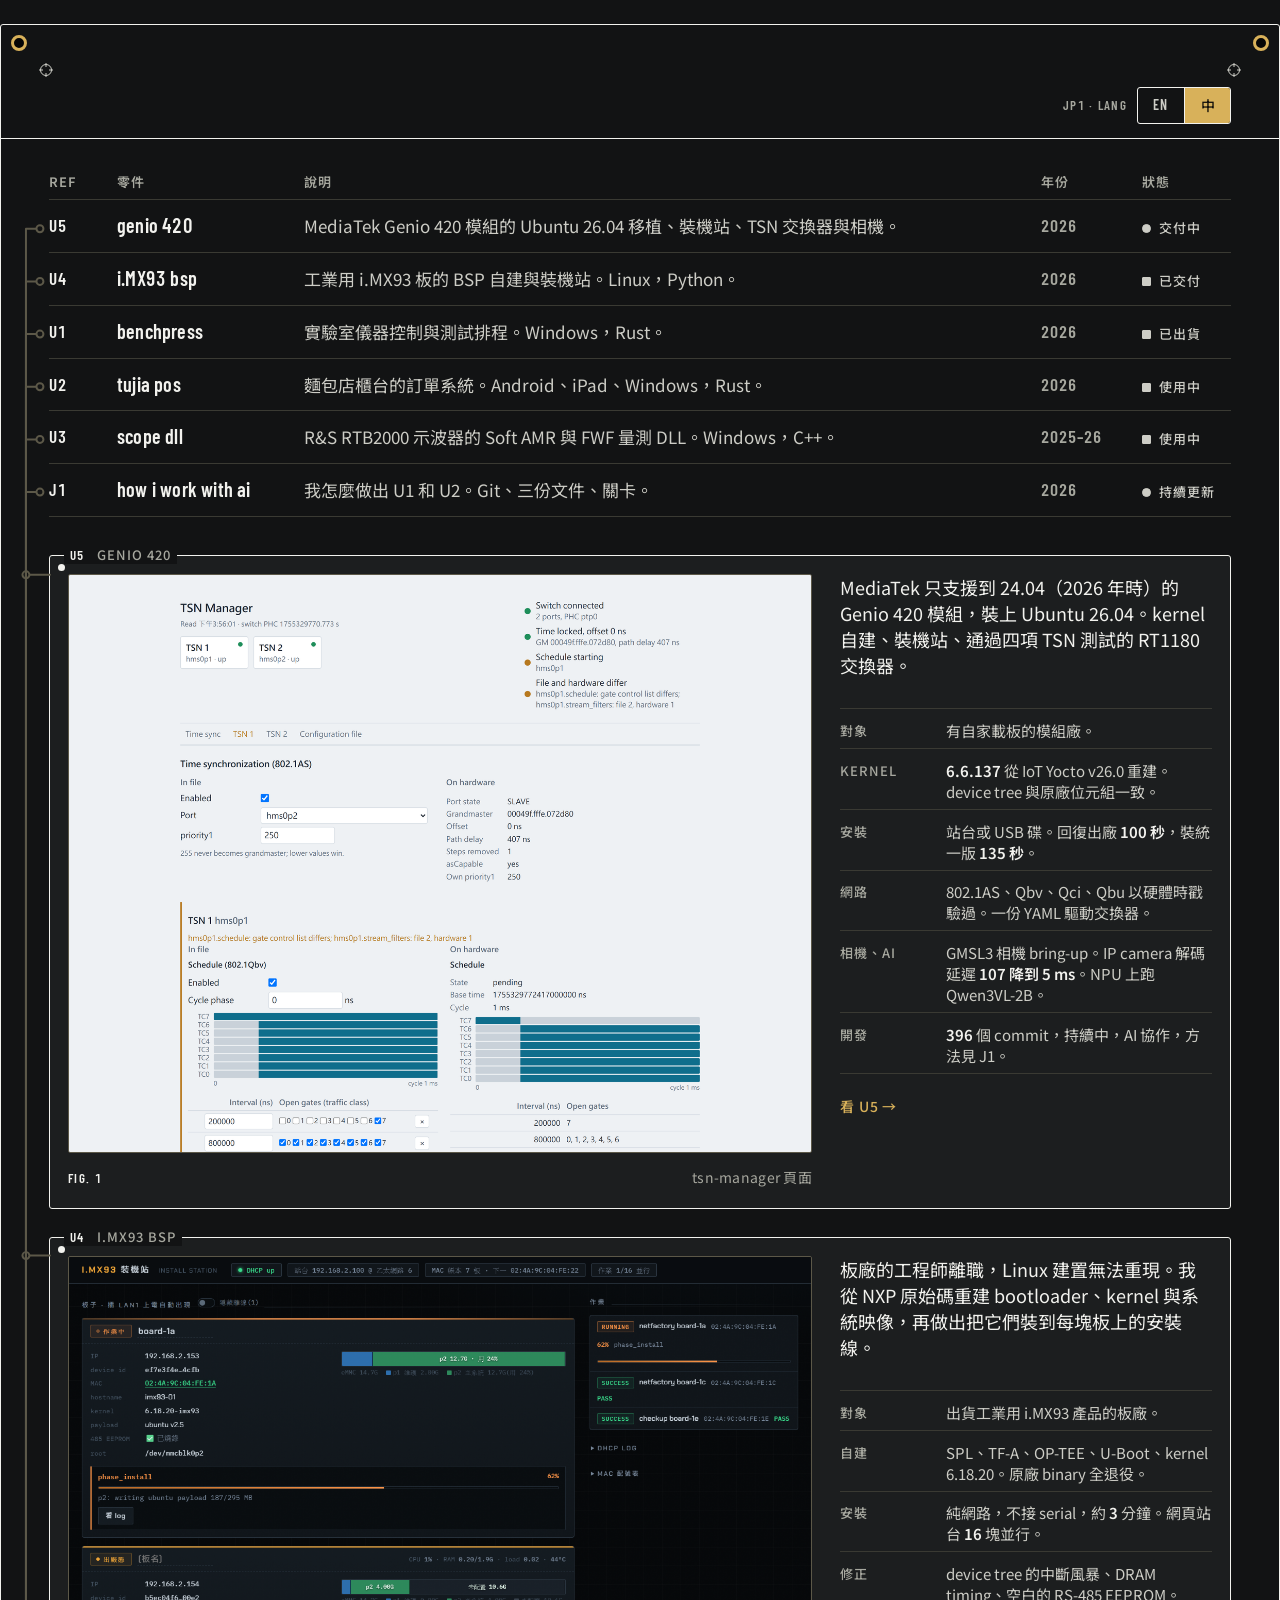
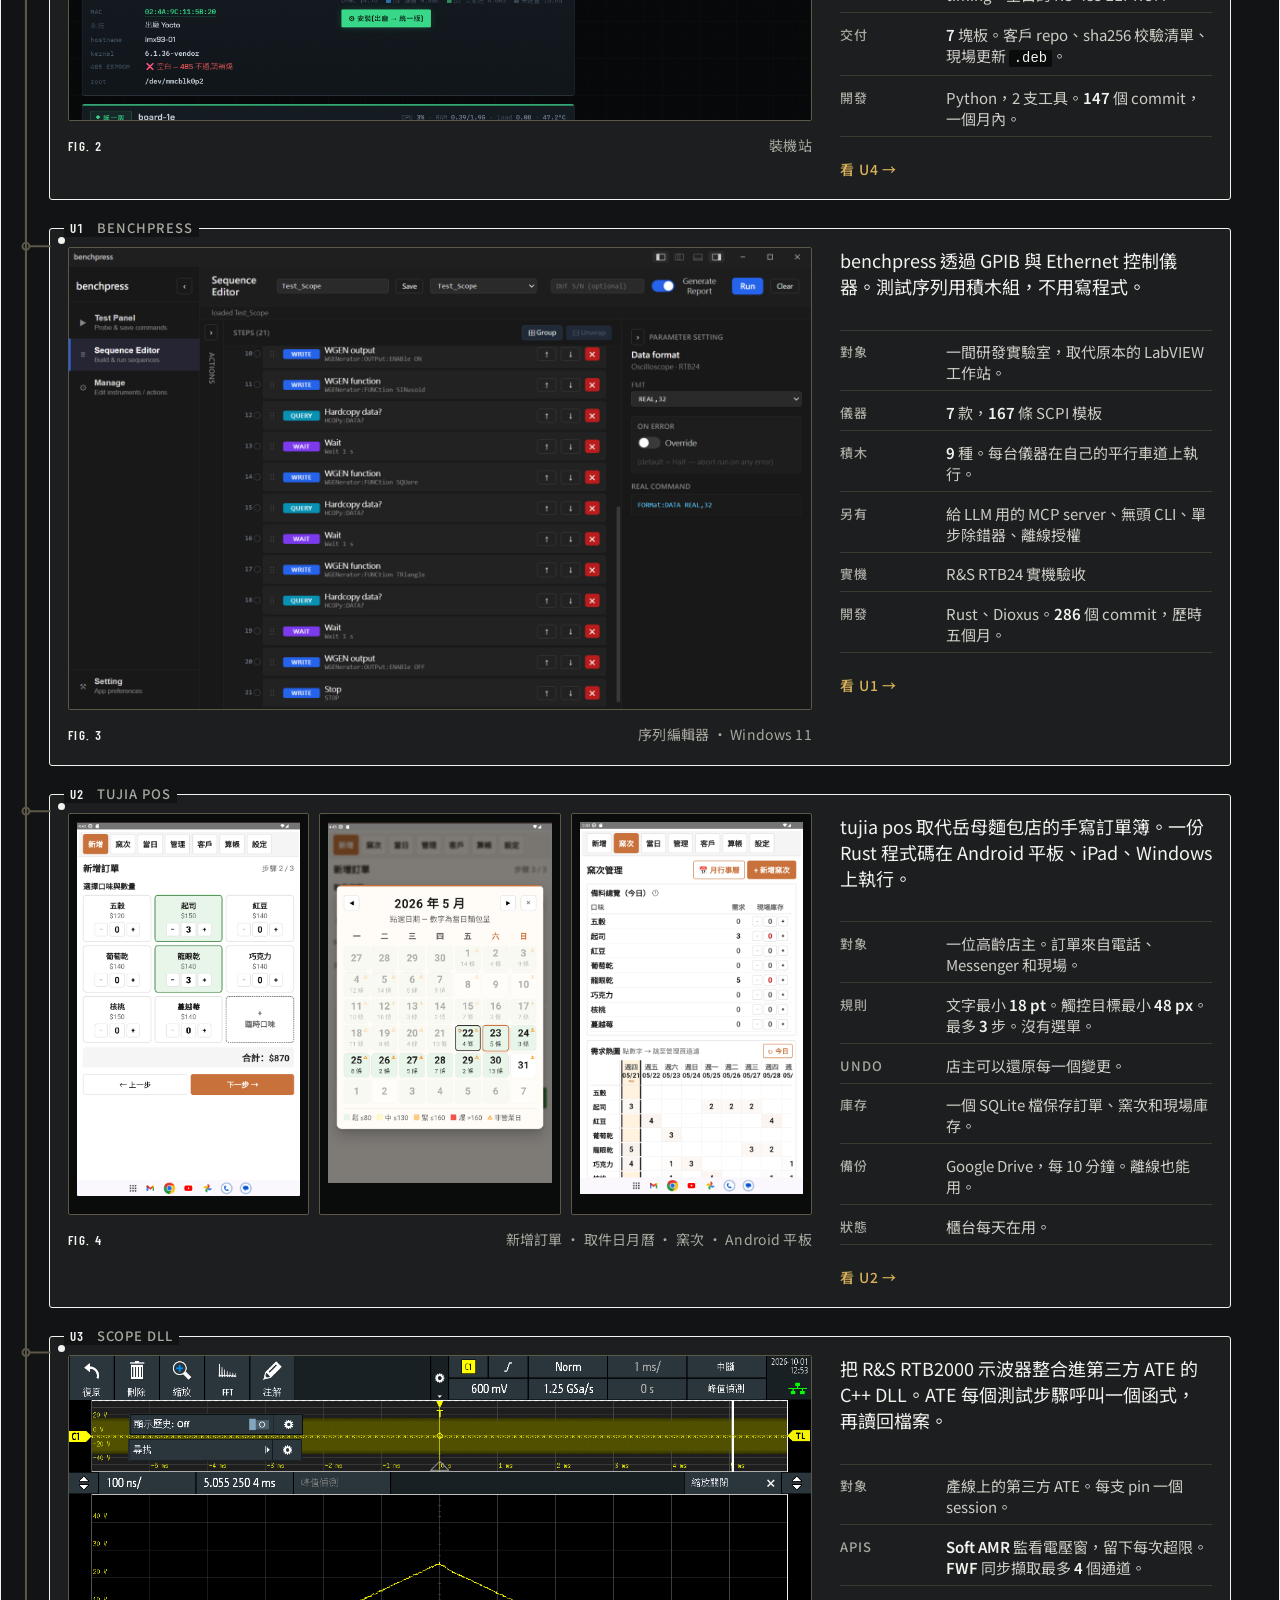
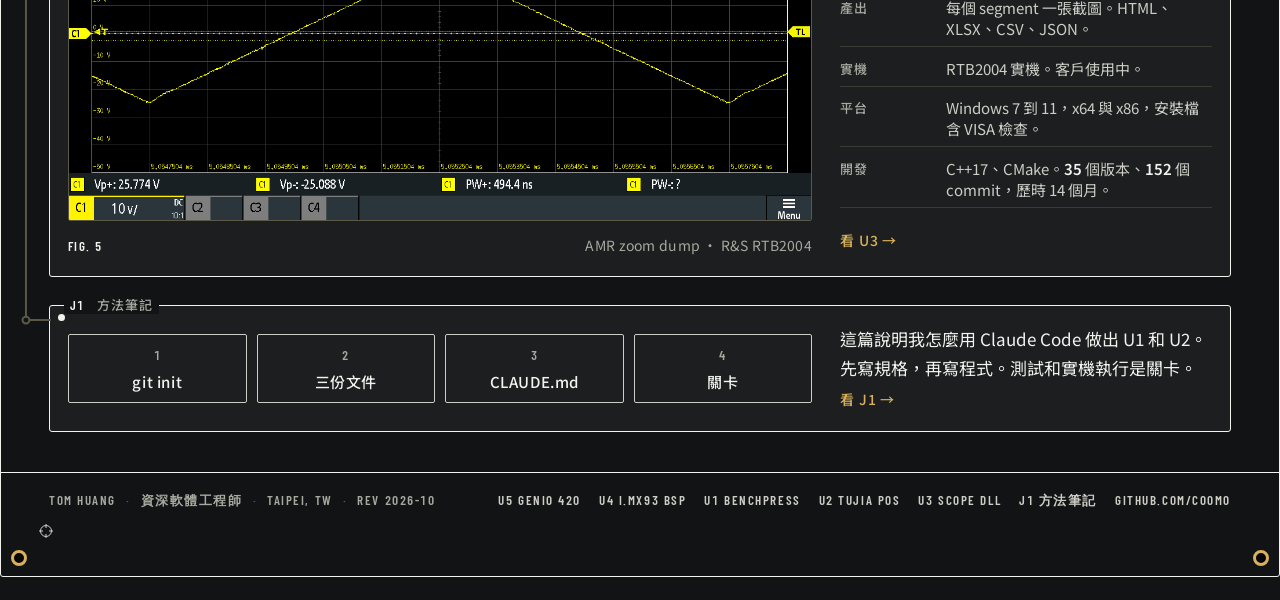
==== commit db12eeb1: "Default to Chinese on a first visit html lang starts as zh so the first paint is Chinese; site.js no" ====
--- a/index.html
+++ b/index.html
@@ -1,5 +1,5 @@
 <!doctype html>
-<html lang="en">
+<html lang="zh">
 <head>
 <meta charset="utf-8" />
 <meta name="viewport" content="width=device-width,initial-scale=1" />
@@ -68,7 +68,7 @@
 
   <header class="legend region">
     <div class="right">
-      <button class="jumper" id="jp1" type="button" aria-label="Language: English. Switch to Chinese">
+      <button class="jumper" id="jp1" type="button" aria-label="語言：中文。切換為英文">
         <span class="jref">JP1 · LANG</span>
         <span class="pins"><span class="pin en">EN</span><span class="pin zh">中</span></span>
       </button>
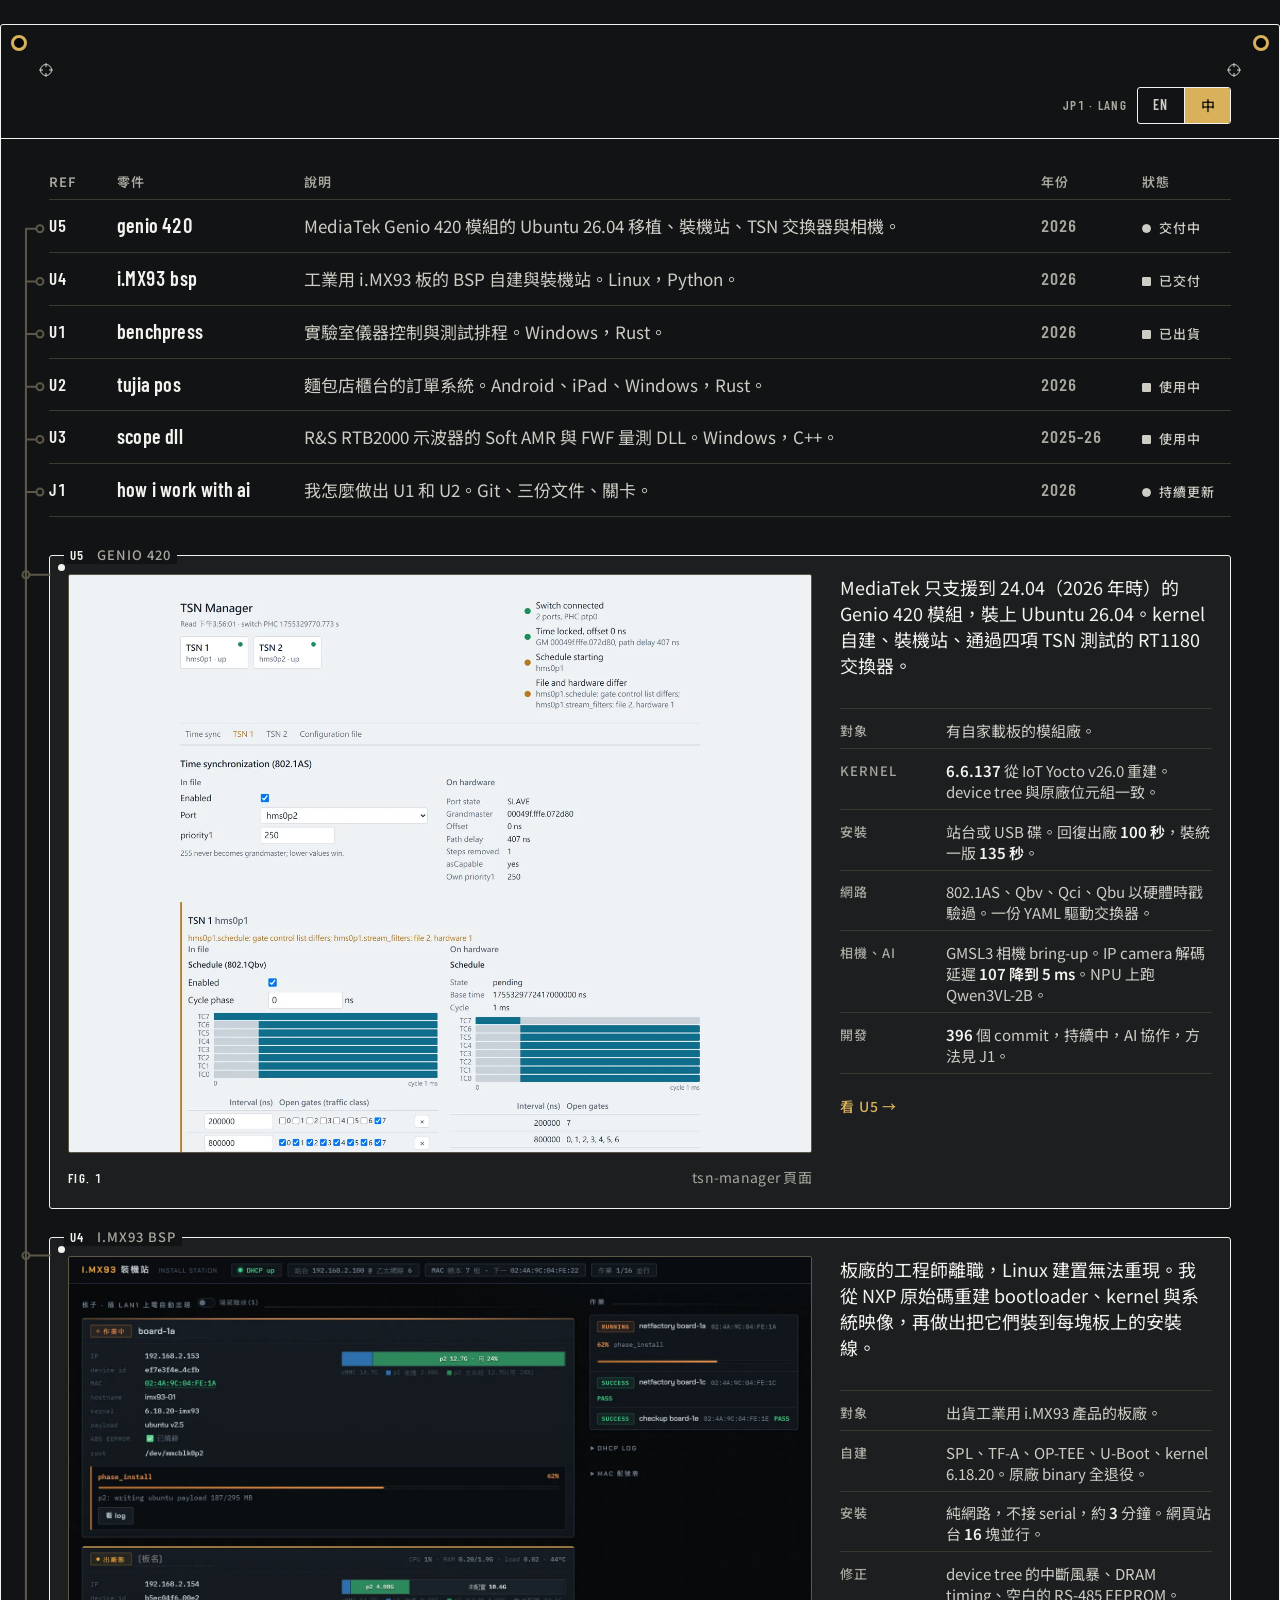
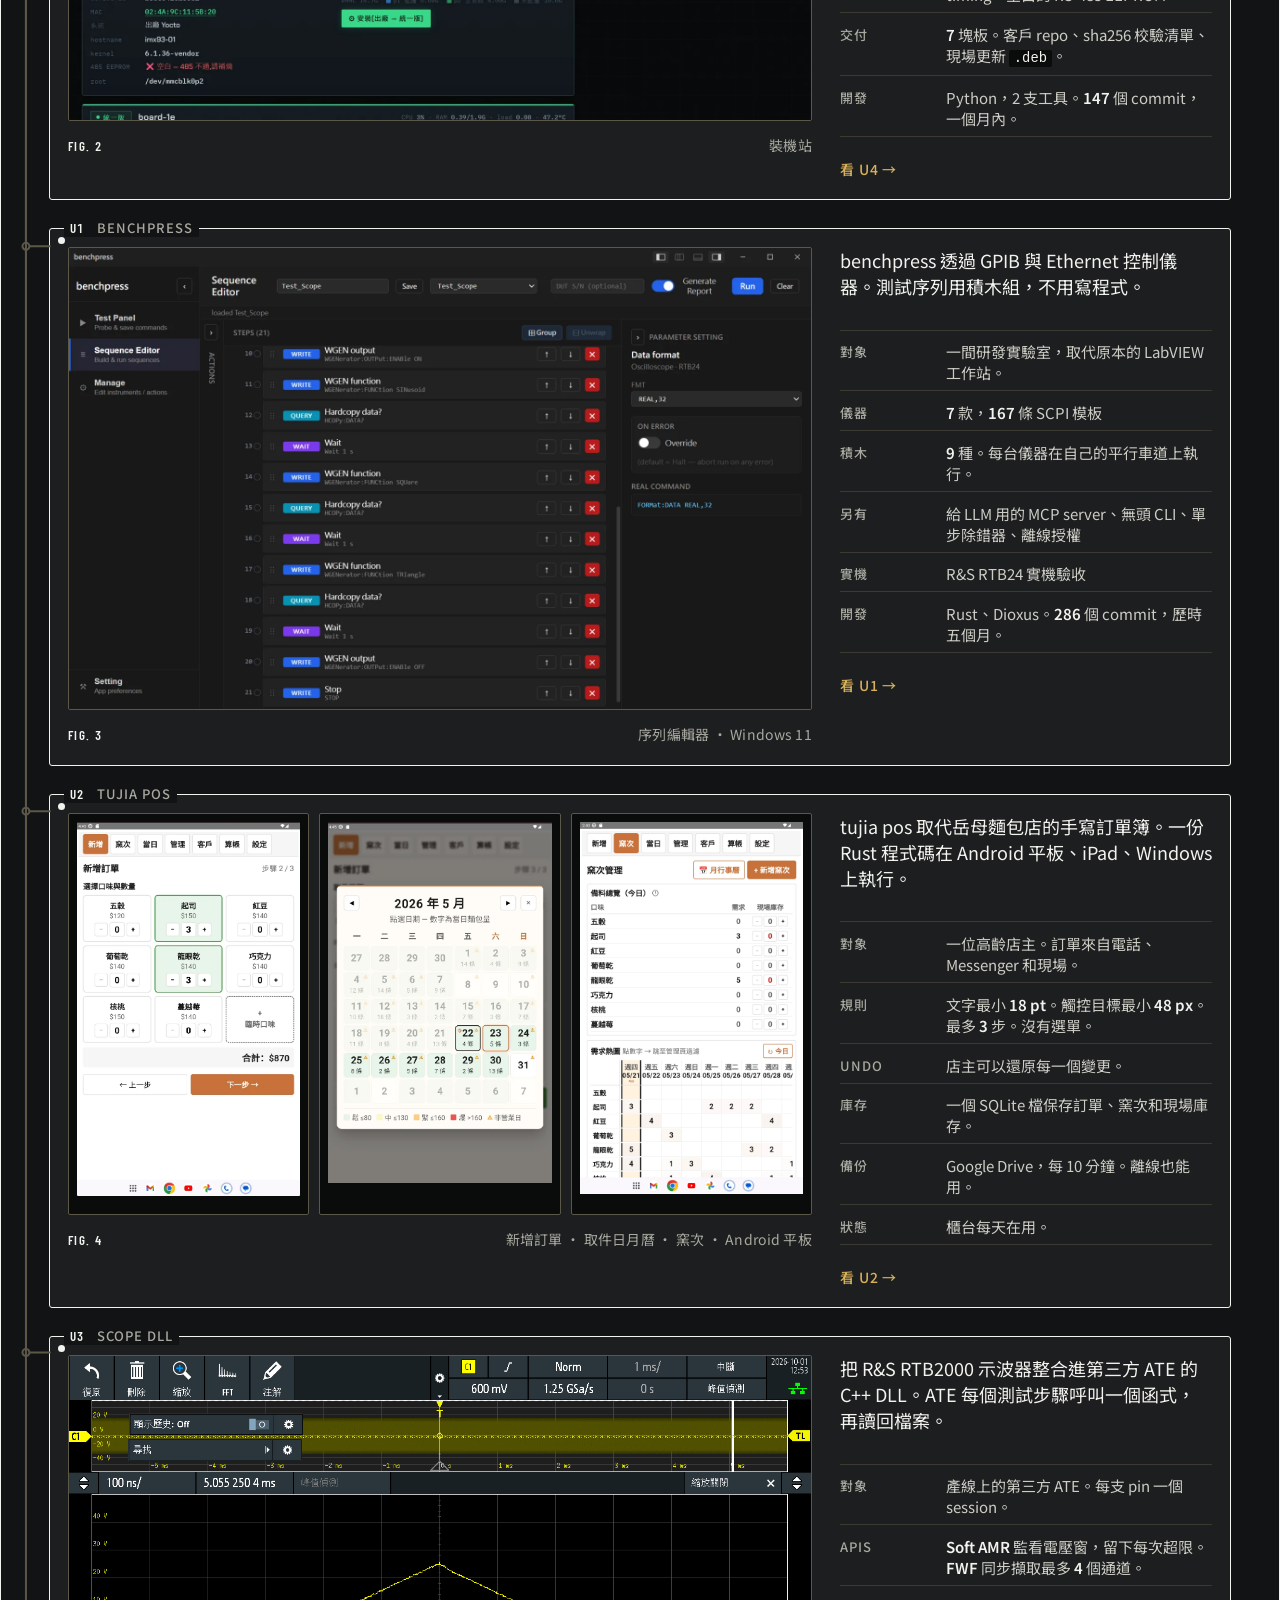
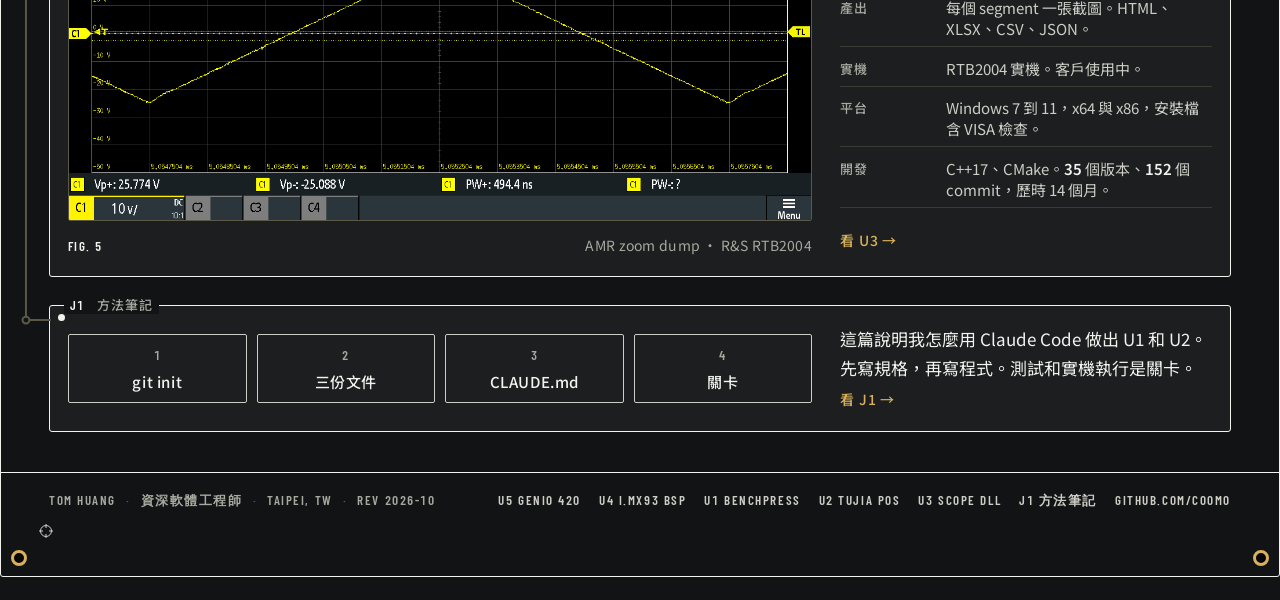
==== commit 84a5e08d: "Screenshots as WebP, max 1600 px wide Site images go from 5.5 MB to 1.3 MB; the landing loads about " ====
--- a/index.html
+++ b/index.html
@@ -15,7 +15,7 @@
 <meta property="og:title" content="Tom Huang · portfolio" />
 <meta property="og:description" content="Tom Huang, senior software engineer in Taipei. Shipped work: instrument control for a lab bench, an order book for a bakery, an oscilloscope DLL for a tester, and BSP plus install stations for i.MX93 and Genio 420 boards." />
 <meta property="og:url" content="https://coomo.github.io/portfolio/" />
-<meta property="og:image" content="https://coomo.github.io/portfolio/genio/02-tsn-manager.png" />
+<meta property="og:image" content="https://coomo.github.io/portfolio/genio/02-tsn-manager.webp" />
 <meta name="twitter:card" content="summary_large_image" />
 <link rel="preconnect" href="https://fonts.googleapis.com">
 <link rel="preconnect" href="https://fonts.gstatic.com" crossorigin>
@@ -141,7 +141,7 @@
       <span class="pin1" aria-hidden="true"></span>
       <div class="show">
         <figure style="margin:0">
-          <div class="shot"><img src="./genio/02-tsn-manager.png" width="1440" height="1120" alt="tsn-manager web page on the Genio 420: two TSN ports up, four status lamps, the 802.1AS section with file values beside hardware state, and the port 1 802.1Qbv schedule drawn as eight traffic-class bars over a 1 ms cycle." loading="eager" decoding="async" /></div>
+          <div class="shot"><img src="./genio/02-tsn-manager.webp" width="1440" height="1120" alt="tsn-manager web page on the Genio 420: two TSN ports up, four status lamps, the 802.1AS section with file values beside hardware state, and the port 1 802.1Qbv schedule drawn as eight traffic-class bars over a 1 ms cycle." loading="eager" fetchpriority="high" decoding="async" /></div>
           <figcaption><span class="fig">Fig. 1</span><span><span data-lang="en">tsn-manager page</span><span data-lang="zh">tsn-manager 頁面</span></span></figcaption>
         </figure>
         <div class="side">
@@ -167,7 +167,7 @@
       <span class="pin1" aria-hidden="true"></span>
       <div class="show">
         <figure style="margin:0">
-          <div class="shot"><img src="./imx93/01-station.png" width="2560" height="1600" alt="Install station web page for i.MX93 boards: one board card mid-install at 62% with its eMMC layout bar, one factory-state card with an Install button and a red blank RS-485 EEPROM line, and a job list with one running and two passed jobs." loading="eager" decoding="async" /></div>
+          <div class="shot"><img src="./imx93/01-station.webp" width="1600" height="1000" alt="Install station web page for i.MX93 boards: one board card mid-install at 62% with its eMMC layout bar, one factory-state card with an Install button and a red blank RS-485 EEPROM line, and a job list with one running and two passed jobs." loading="eager" decoding="async" /></div>
           <figcaption><span class="fig">Fig. 2</span><span><span data-lang="en">Install station</span><span data-lang="zh">裝機站</span></span></figcaption>
         </figure>
         <div class="side">
@@ -193,7 +193,7 @@
       <span class="pin1" aria-hidden="true"></span>
       <div class="show">
         <figure style="margin:0">
-          <div class="shot"><img src="./benchpress/02-sequence-editor.png" width="1600" height="994" alt="benchpress Sequence Editor: the 21-step Test_Scope sequence with the parameter inspector open on the Data format step." loading="lazy" decoding="async" /></div>
+          <div class="shot"><img src="./benchpress/02-sequence-editor.webp" width="1600" height="994" alt="benchpress Sequence Editor: the 21-step Test_Scope sequence with the parameter inspector open on the Data format step." loading="lazy" decoding="async" /></div>
           <figcaption><span class="fig">Fig. 3</span><span><span data-lang="en">Sequence editor · Windows 11</span><span data-lang="zh">序列編輯器 · Windows 11</span></span></figcaption>
         </figure>
         <div class="side">
@@ -220,9 +220,9 @@
       <div class="show">
         <figure style="margin:0">
           <div class="trio">
-            <div class="shot"><img src="./pos/flavors.png" width="635" height="1065" alt="New order step 2: eight flavor cells with price and plus-minus buttons." loading="lazy" decoding="async" /></div>
-            <div class="shot"><img src="./pos/calendar.png" width="631" height="1019" alt="Pickup-day calendar: each day shows its bread count in four load bands." loading="lazy" decoding="async" /></div>
-            <div class="shot"><img src="./pos/kiln.png" width="1200" height="2000" alt="Kiln tab: prep overview and a date by flavor demand grid." loading="lazy" decoding="async" /></div>
+            <div class="shot"><img src="./pos/flavors.webp" width="635" height="1065" alt="New order step 2: eight flavor cells with price and plus-minus buttons." loading="lazy" decoding="async" /></div>
+            <div class="shot"><img src="./pos/calendar.webp" width="631" height="1019" alt="Pickup-day calendar: each day shows its bread count in four load bands." loading="lazy" decoding="async" /></div>
+            <div class="shot"><img src="./pos/kiln.webp" width="1200" height="2000" alt="Kiln tab: prep overview and a date by flavor demand grid." loading="lazy" decoding="async" /></div>
           </div>
           <figcaption><span class="fig">Fig. 4</span><span><span data-lang="en">New order · pickup calendar · kiln plan · Android tablet</span><span data-lang="zh">新增訂單 · 取件日月曆 · 窯次 · Android 平板</span></span></figcaption>
         </figure>
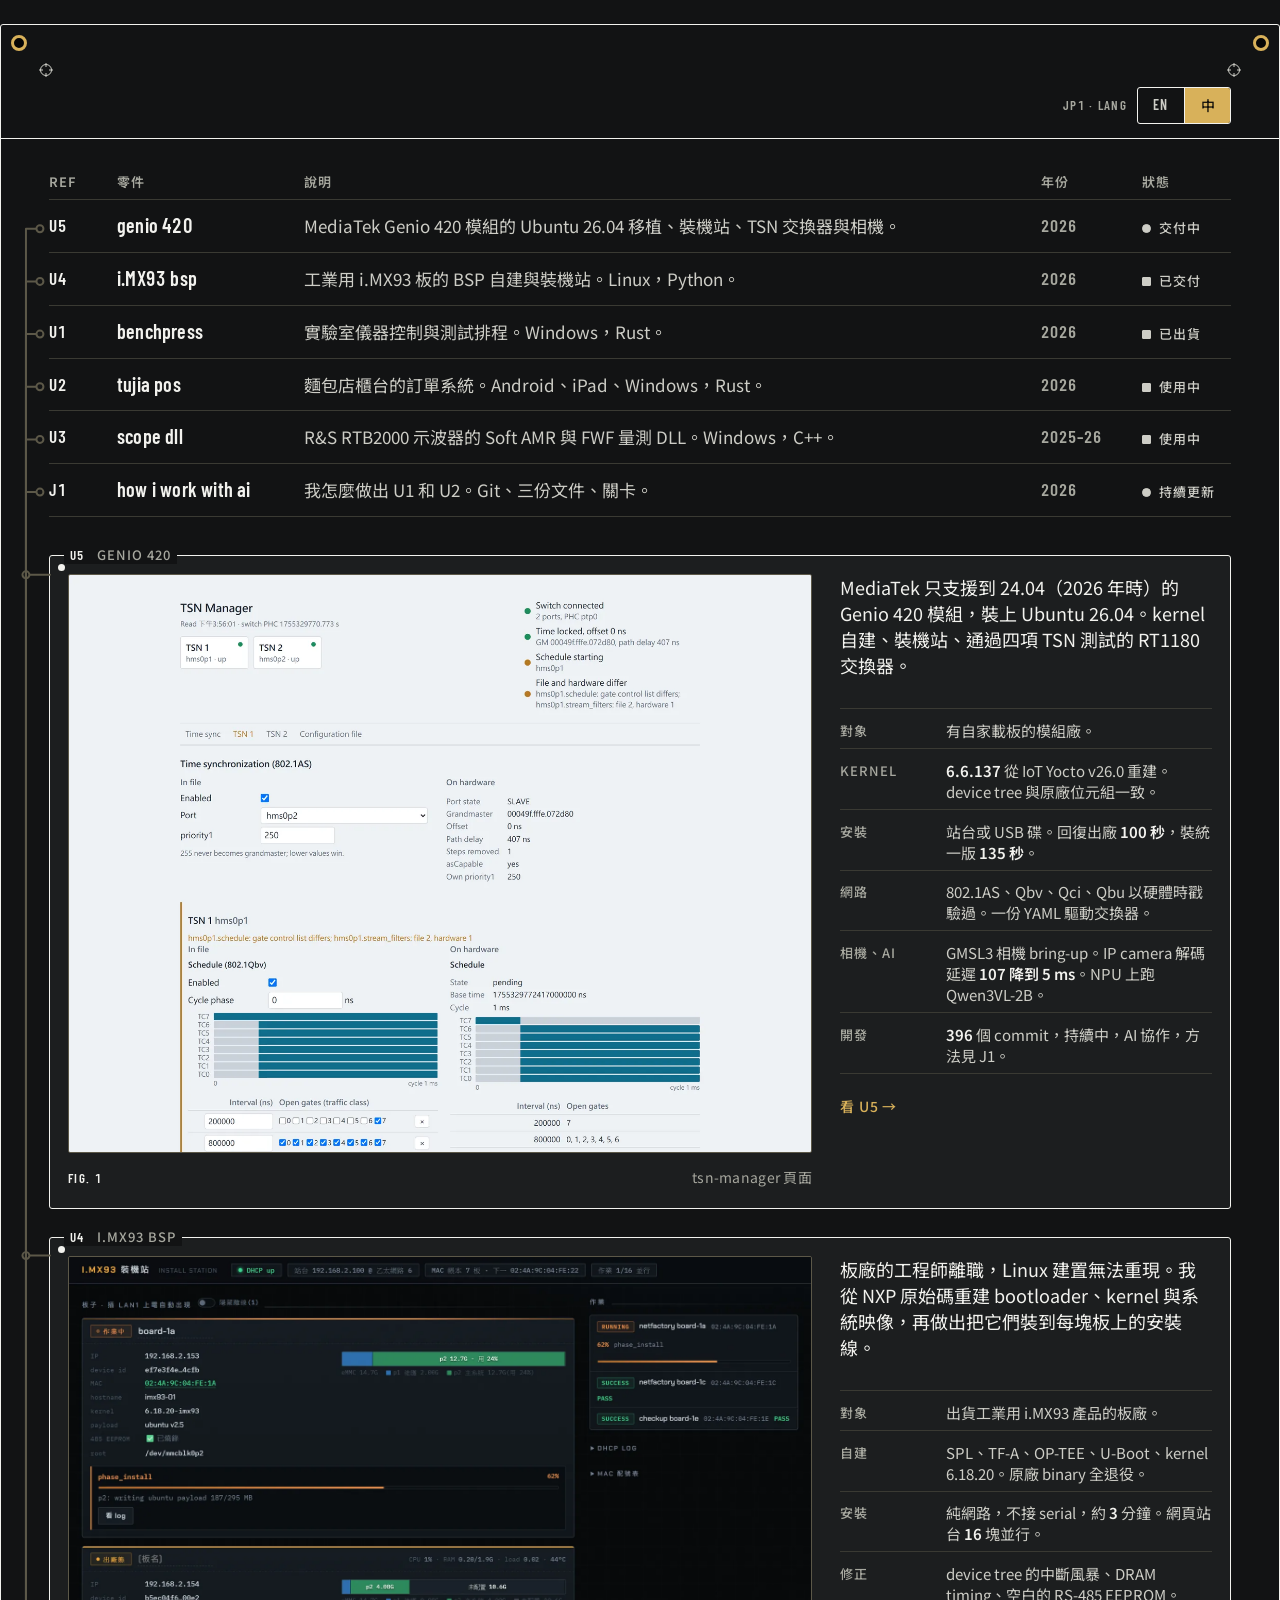
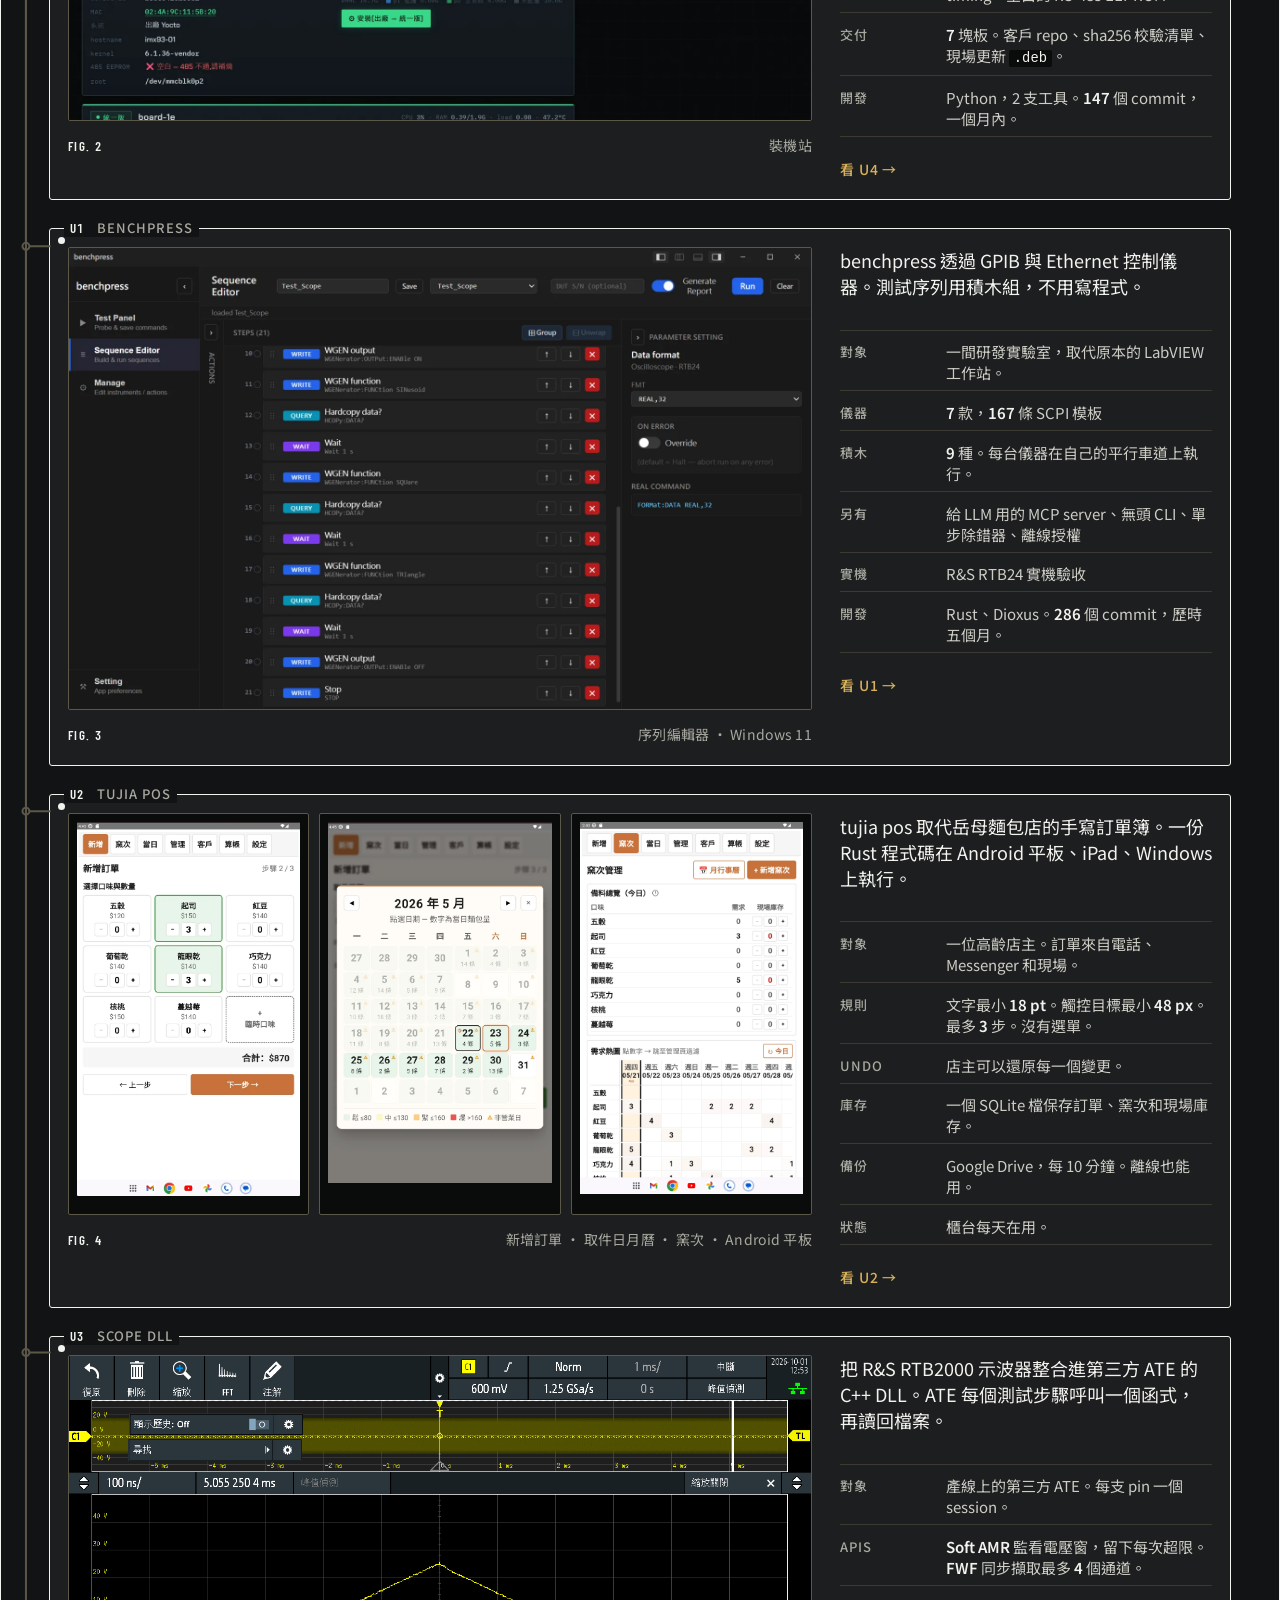
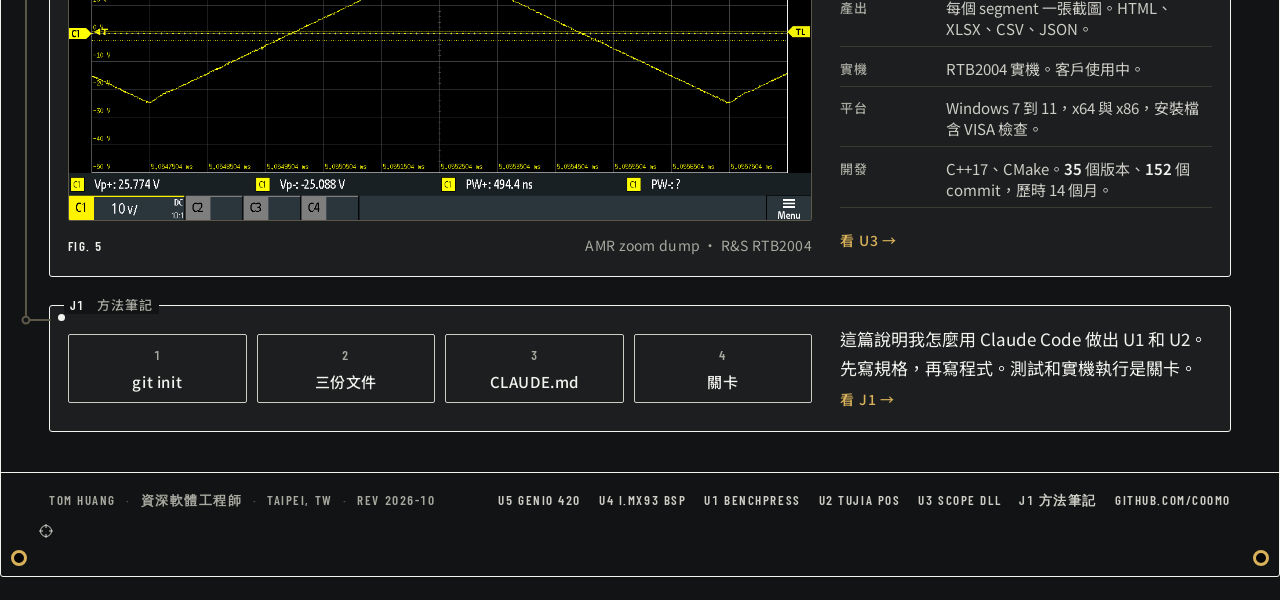
==== commit 4beb7100: "Version the CSS and JS links so browsers pick up new assets Co-Authored-By: Claude Fable 5.1 <norepl" ====
--- a/index.html
+++ b/index.html
@@ -20,7 +20,7 @@
 <link rel="preconnect" href="https://fonts.googleapis.com">
 <link rel="preconnect" href="https://fonts.gstatic.com" crossorigin>
 <link href="https://fonts.googleapis.com/css2?family=Barlow+Condensed:wght@500;600&family=Barlow:wght@400;500;600&family=Noto+Sans+TC:wght@400;500;600&display=swap" rel="stylesheet">
-<link rel="stylesheet" href="./assets/site.css">
+<link rel="stylesheet" href="./assets/site.css?v=20261004b">
 <style>
   /* landing-only layout: the work leads */
   .legend{grid-template-columns:1fr;justify-items:end;padding-top:62px;padding-bottom:14px}
@@ -311,6 +311,6 @@
   </footer>
 </main>
 
-<script src="./assets/site.js" defer></script>
+<script src="./assets/site.js?v=20261004b" defer></script>
 </body>
 </html>
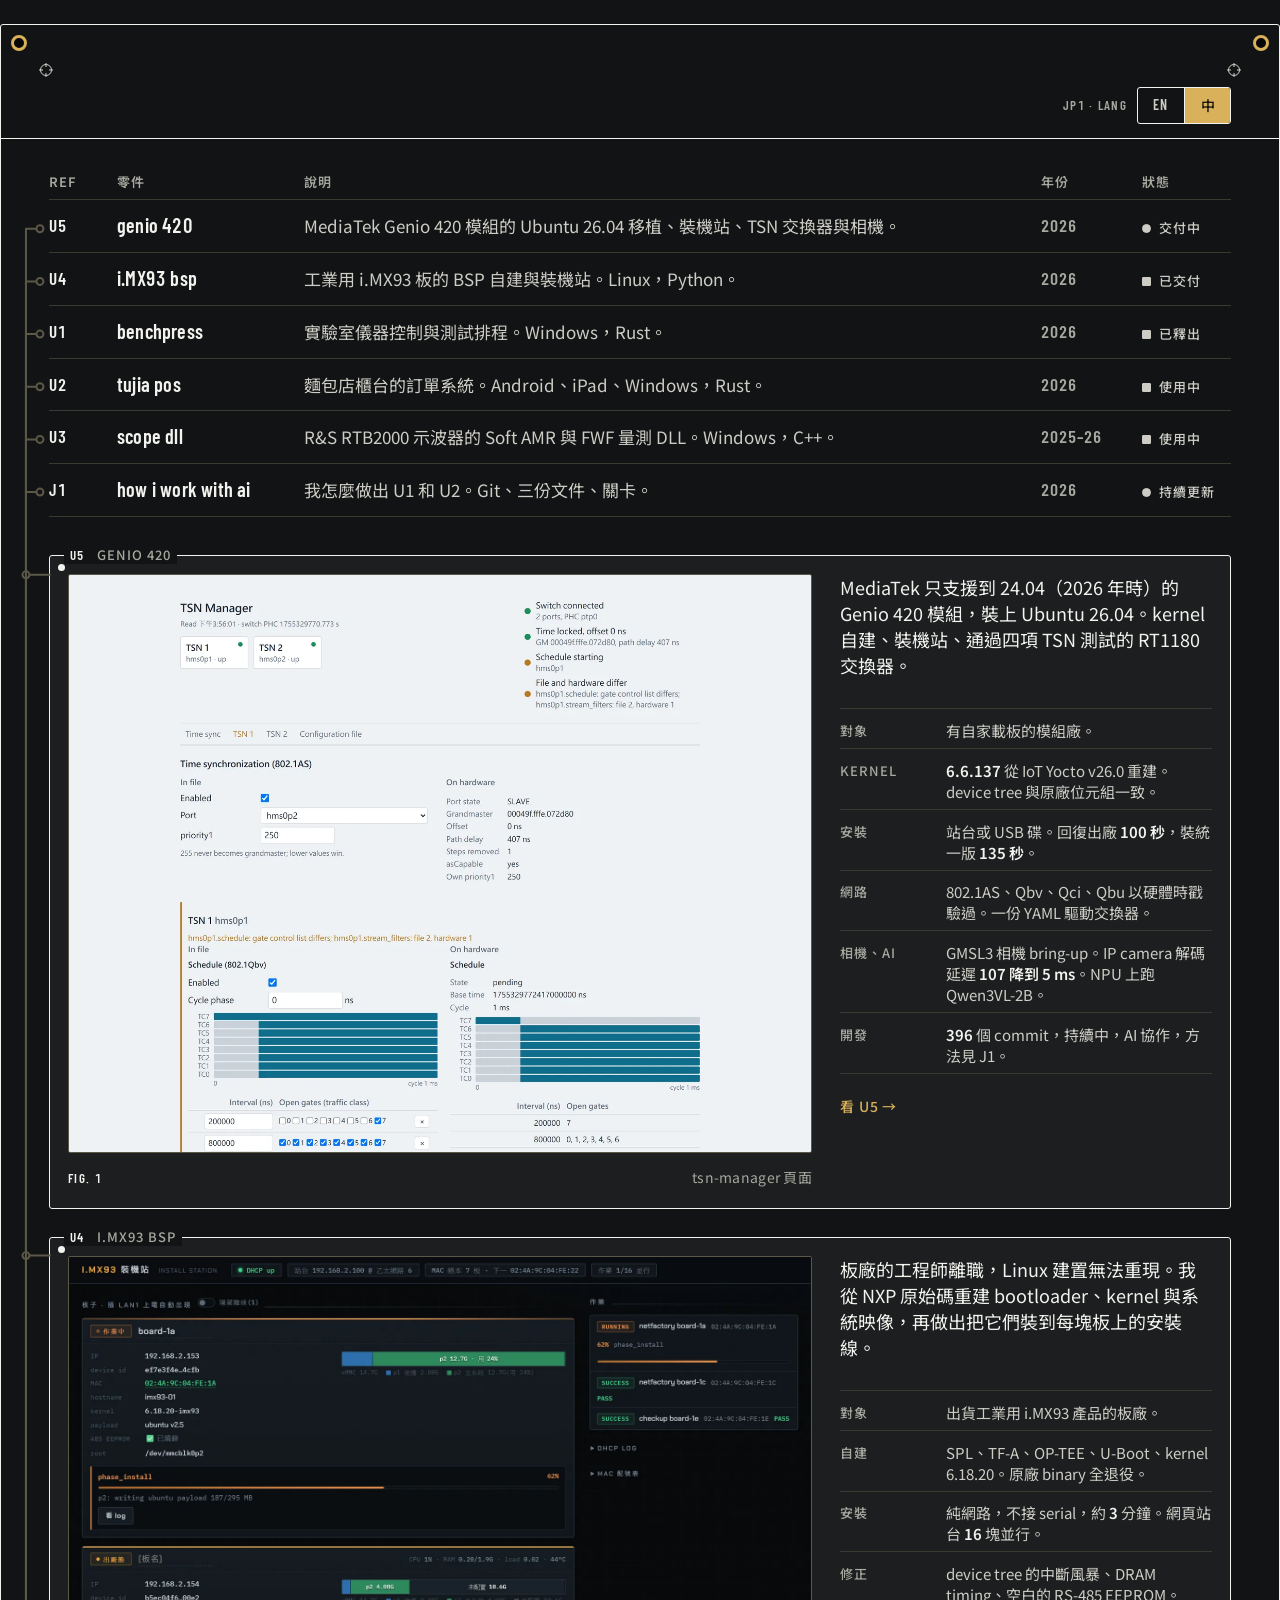
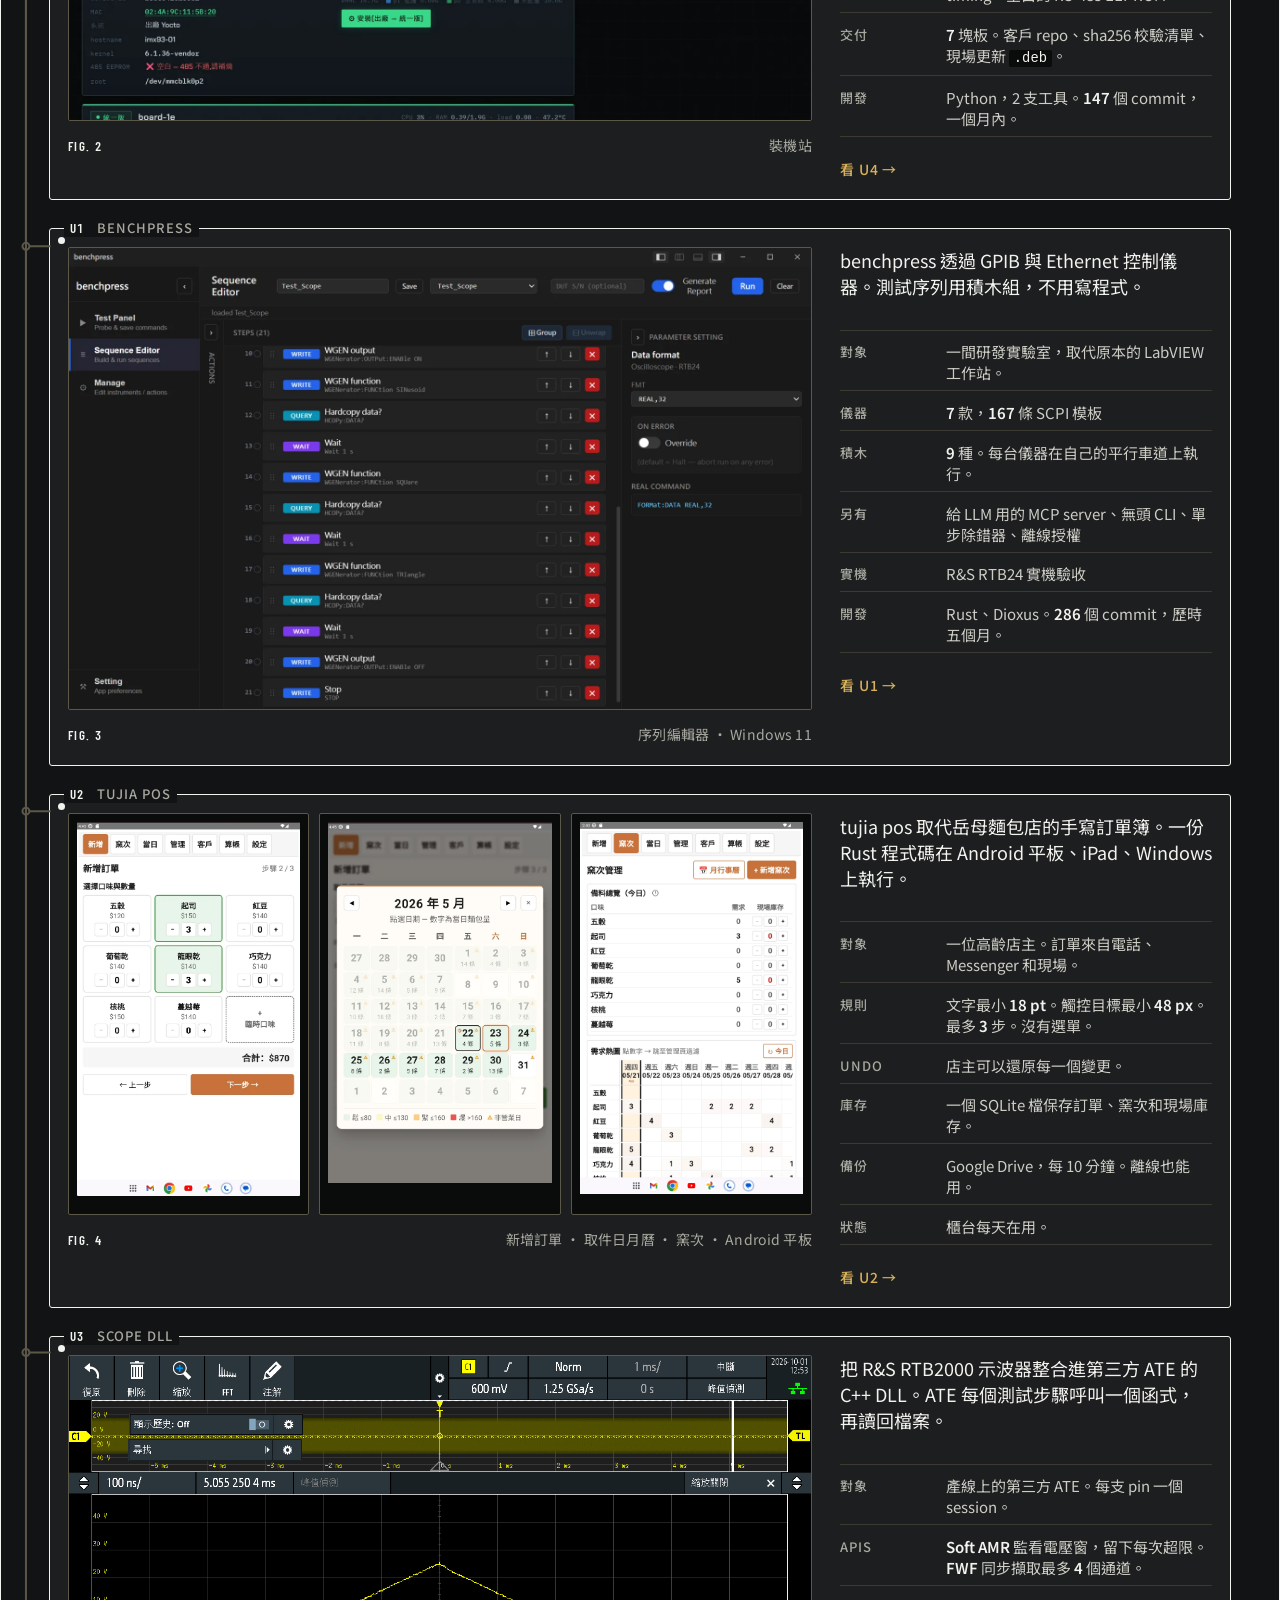
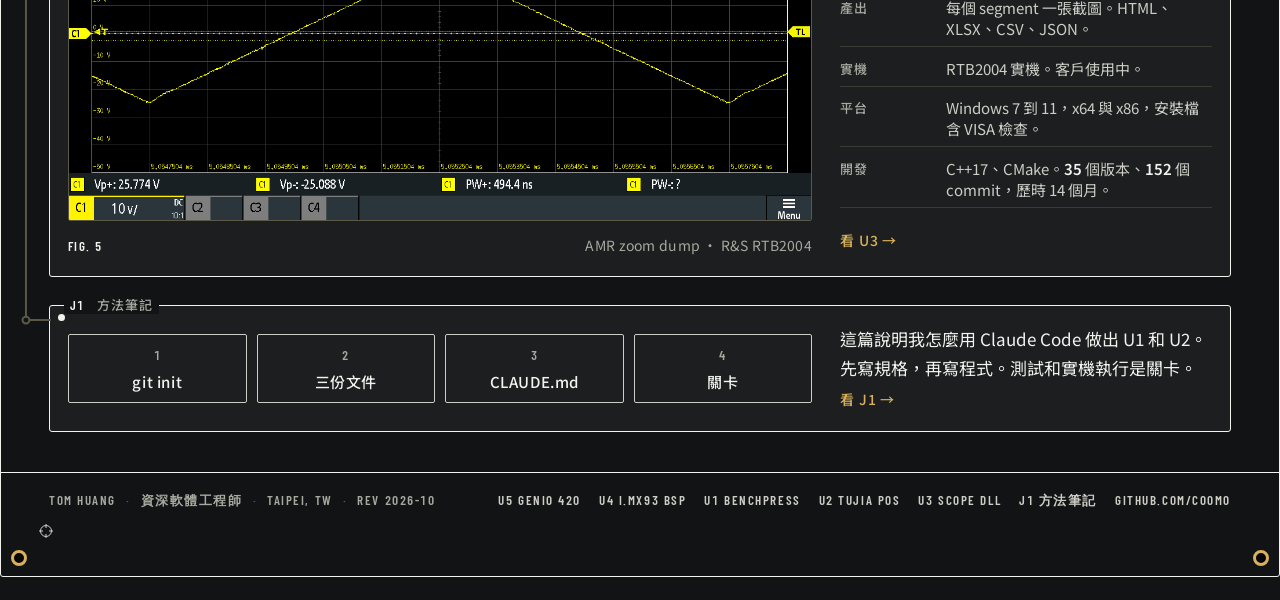
==== commit 8e8cccb3: "benchpress status: 已釋出, consistent with client evaluation Co-Authored-By: Claude Fable 5.1 <noreply@" ====
--- a/index.html
+++ b/index.html
@@ -6,7 +6,7 @@
 <title data-en="Tom Huang · portfolio" data-zh="Tom Huang · 作品集">Tom Huang · portfolio</title>
 <meta name="description"
       data-en="Tom Huang, senior software engineer in Taipei. Shipped work: instrument control for a lab bench, an order book for a bakery, an oscilloscope DLL for a tester, and BSP plus install stations for i.MX93 and Genio 420 boards."
-      data-zh="Tom Huang，台北的資深軟體工程師。已出貨的作品：實驗室儀器控制軟體、麵包店訂單系統、測試機用的示波器 DLL、i.MX93 與 Genio 420 板的 BSP 與裝機站。"
+      data-zh="Tom Huang，台北的資深軟體工程師。已交付的作品：實驗室儀器控制軟體、麵包店訂單系統、測試機用的示波器 DLL、i.MX93 與 Genio 420 板的 BSP 與裝機站。"
       content="Tom Huang, senior software engineer in Taipei. Shipped work: instrument control for a lab bench, an order book for a bakery, an oscilloscope DLL for a tester, and BSP plus install stations for i.MX93 and Genio 420 boards." />
 <meta name="color-scheme" content="dark" />
 <meta name="theme-color" content="#121314" />
@@ -107,7 +107,7 @@
           <td class="part"><a href="./benchpress/">benchpress</a></td>
           <td class="desc"><span data-lang="en">Instrument control and test sequencing for a lab bench. Windows, Rust.</span><span data-lang="zh">實驗室儀器控制與測試排程。Windows，Rust。</span></td>
           <td class="year">2026</td>
-          <td><span class="mark shipped"><span data-lang="en">Released</span><span data-lang="zh">已出貨</span></span></td>
+          <td><span class="mark shipped"><span data-lang="en">Released</span><span data-lang="zh">已釋出</span></span></td>
         </tr>
         <tr id="row-u2" data-trace-to="fp-u2">
           <td class="ref">U2</td>
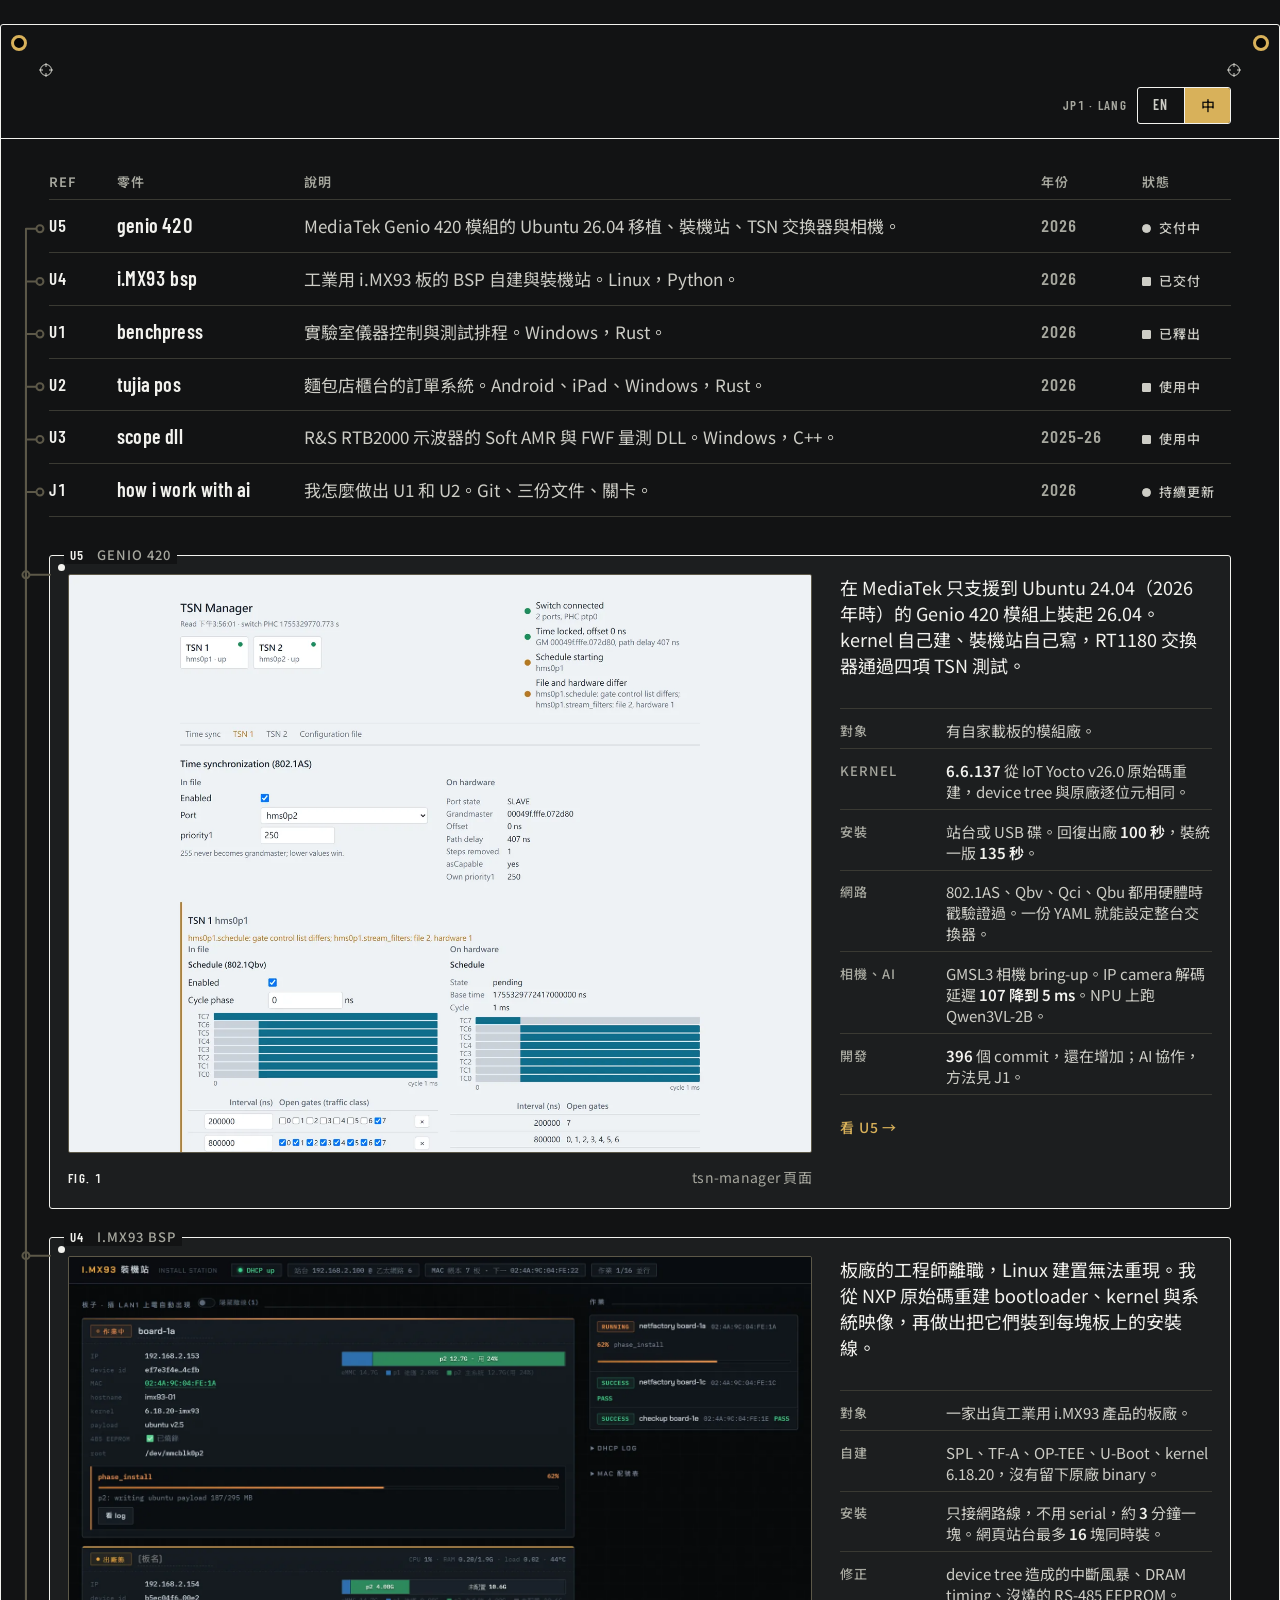
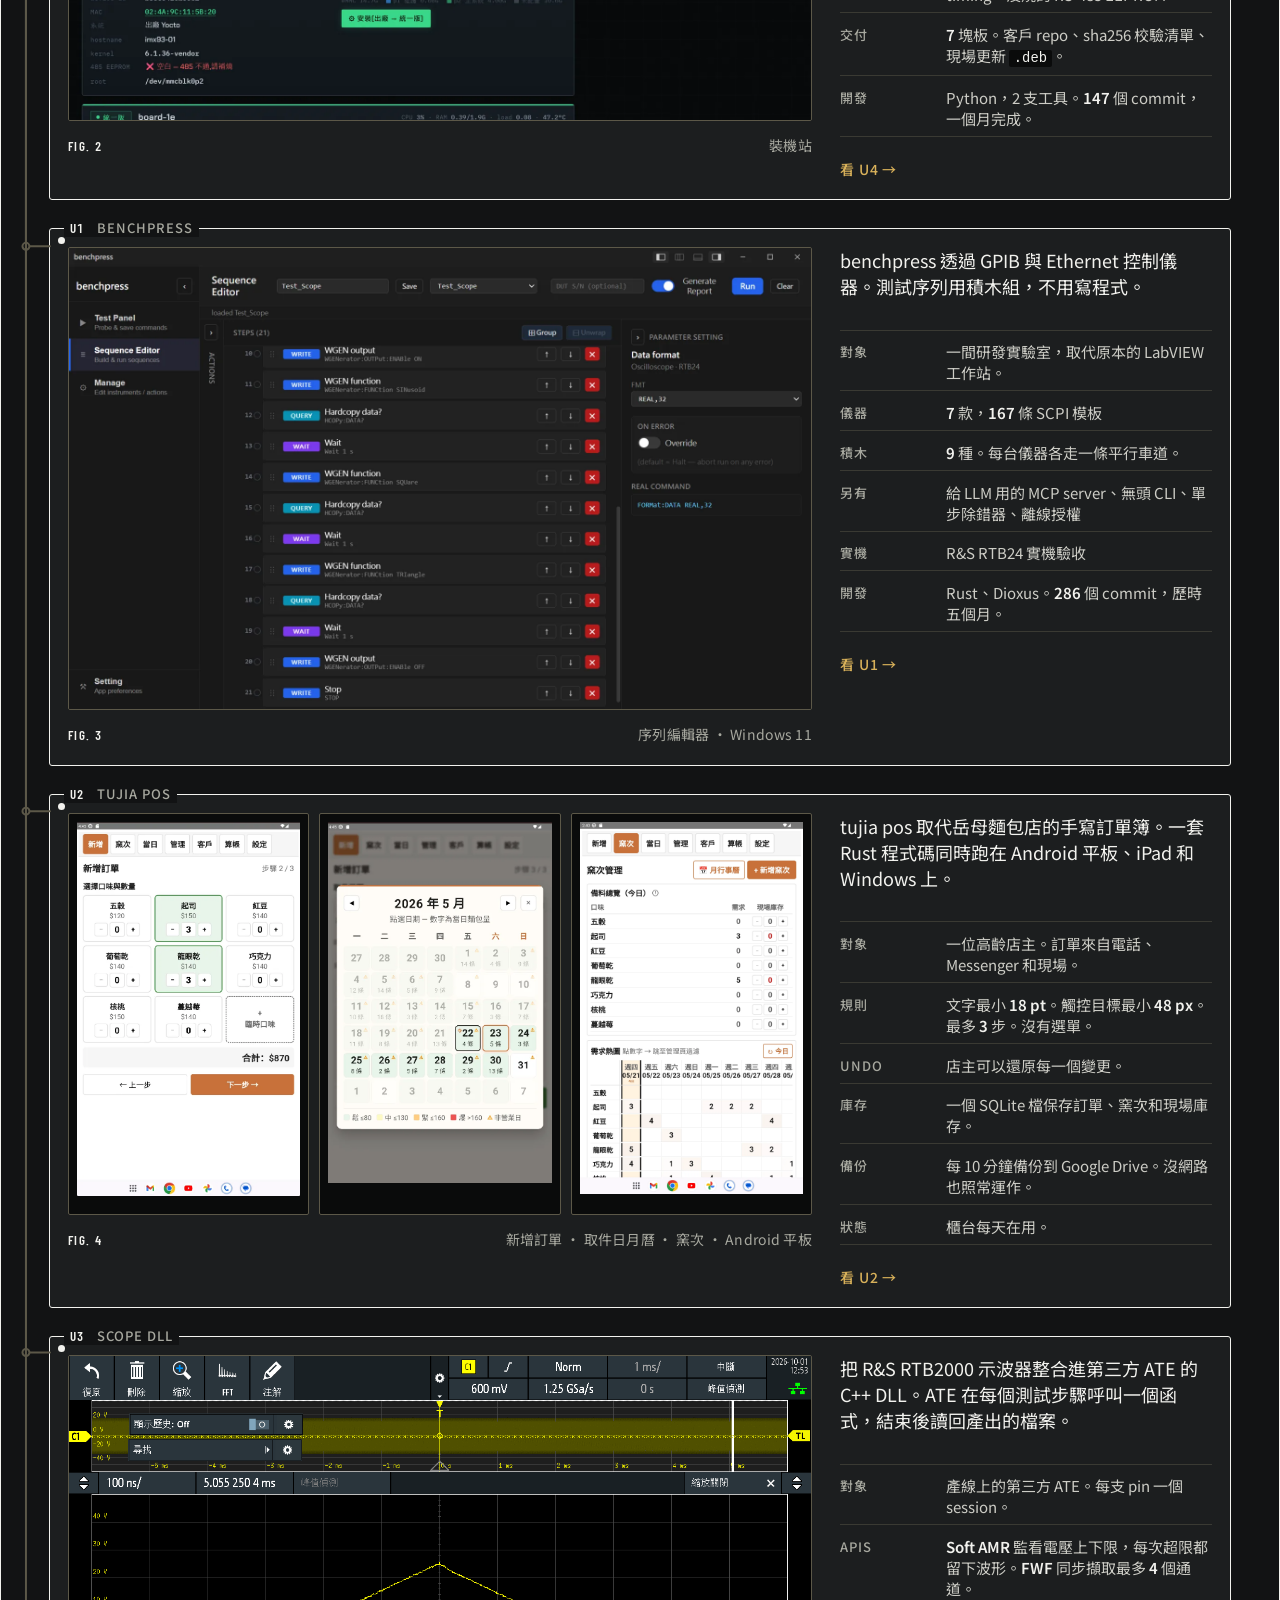
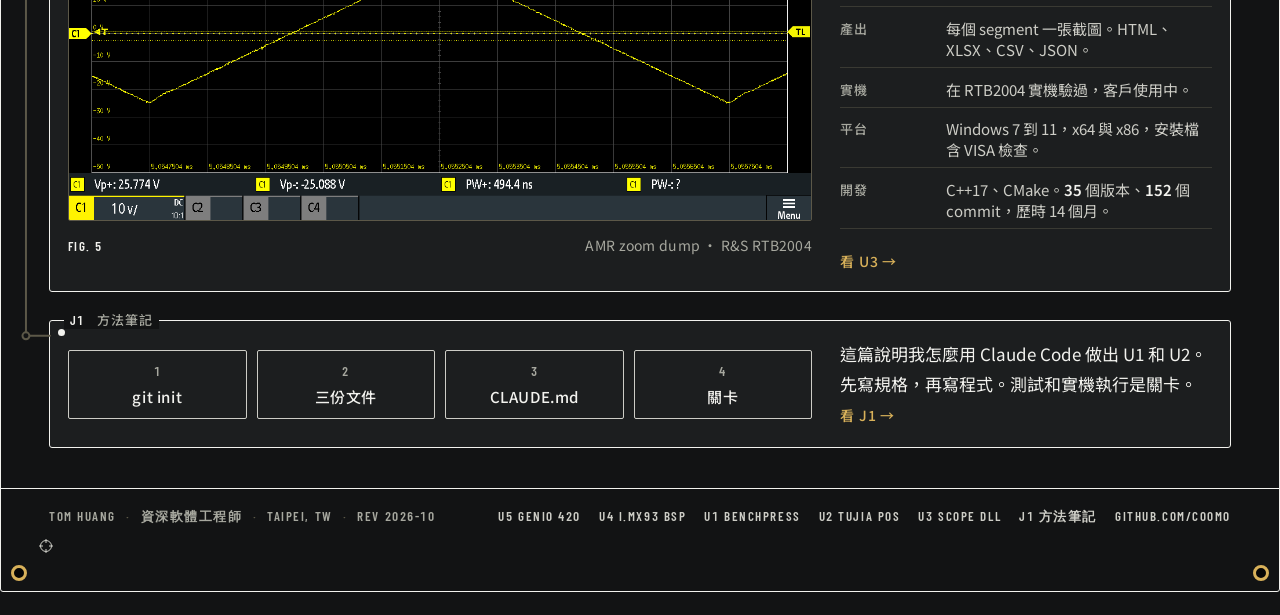
==== commit 88e52982: "Chinese copy rewritten against the English on all seven pages Co-Authored-By: Claude Fable 5.1 <nore" ====
--- a/index.html
+++ b/index.html
@@ -147,15 +147,15 @@
         <div class="side">
           <p class="one">
             <span data-lang="en">Ubuntu 26.04 on a MediaTek Genio 420 module that MediaTek supports only to 24.04 (as of 2026). Kernel from source, an install station, and an RT1180 switch that passes four TSN tests.</span>
-            <span data-lang="zh">MediaTek 只支援到 24.04（2026 年時）的 Genio 420 模組，裝上 Ubuntu 26.04。kernel 自建、裝機站、通過四項 TSN 測試的 RT1180 交換器。</span>
+            <span data-lang="zh">在 MediaTek 只支援到 Ubuntu 24.04（2026 年時）的 Genio 420 模組上裝起 26.04。kernel 自己建、裝機站自己寫，RT1180 交換器通過四項 TSN 測試。</span>
           </p>
           <ul class="kv">
             <li><span class="k"><span data-lang="en">For</span><span data-lang="zh">對象</span></span><span class="v"><span data-lang="en">A module maker with its own carrier board.</span><span data-lang="zh">有自家載板的模組廠。</span></span></li>
-            <li><span class="k">Kernel</span><span class="v"><span data-lang="en"><b>6.6.137</b> rebuilt from IoT Yocto v26.0. Device trees byte-identical to the vendor's.</span><span data-lang="zh"><b>6.6.137</b> 從 IoT Yocto v26.0 重建。device tree 與原廠位元組一致。</span></span></li>
+            <li><span class="k">Kernel</span><span class="v"><span data-lang="en"><b>6.6.137</b> rebuilt from IoT Yocto v26.0. Device trees byte-identical to the vendor's.</span><span data-lang="zh"><b>6.6.137</b> 從 IoT Yocto v26.0 原始碼重建，device tree 與原廠逐位元相同。</span></span></li>
             <li><span class="k"><span data-lang="en">Install</span><span data-lang="zh">安裝</span></span><span class="v"><span data-lang="en">Station or USB stick. Factory restore <b>100 s</b>, unified system <b>135 s</b>.</span><span data-lang="zh">站台或 USB 碟。回復出廠 <b>100 秒</b>，裝統一版 <b>135 秒</b>。</span></span></li>
-            <li><span class="k"><span data-lang="en">Network</span><span data-lang="zh">網路</span></span><span class="v"><span data-lang="en">802.1AS, Qbv, Qci, Qbu verified with hardware timestamps. One YAML drives the switch.</span><span data-lang="zh">802.1AS、Qbv、Qci、Qbu 以硬體時戳驗過。一份 YAML 驅動交換器。</span></span></li>
+            <li><span class="k"><span data-lang="en">Network</span><span data-lang="zh">網路</span></span><span class="v"><span data-lang="en">802.1AS, Qbv, Qci, Qbu verified with hardware timestamps. One YAML drives the switch.</span><span data-lang="zh">802.1AS、Qbv、Qci、Qbu 都用硬體時戳驗證過。一份 YAML 就能設定整台交換器。</span></span></li>
             <li><span class="k"><span data-lang="en">Camera, AI</span><span data-lang="zh">相機、AI</span></span><span class="v"><span data-lang="en">GMSL3 camera bring-up. IP camera decode latency <b>107 to 5 ms</b>. Qwen3VL-2B on the NPU.</span><span data-lang="zh">GMSL3 相機 bring-up。IP camera 解碼延遲 <b>107 降到 5 ms</b>。NPU 上跑 Qwen3VL-2B。</span></span></li>
-            <li><span class="k"><span data-lang="en">Build</span><span data-lang="zh">開發</span></span><span class="v"><span data-lang="en"><b>396</b> commits so far, AI-assisted; method in J1.</span><span data-lang="zh"><b>396</b> 個 commit，持續中，AI 協作，方法見 J1。</span></span></li>
+            <li><span class="k"><span data-lang="en">Build</span><span data-lang="zh">開發</span></span><span class="v"><span data-lang="en"><b>396</b> commits so far, AI-assisted; method in J1.</span><span data-lang="zh"><b>396</b> 個 commit，還在增加；AI 協作，方法見 J1。</span></span></li>
           </ul>
           <span class="open"><span data-lang="en">Open sheet U5 →</span><span data-lang="zh">看 U5 →</span></span>
         </div>
@@ -176,12 +176,12 @@
             <span data-lang="zh">板廠的工程師離職，Linux 建置無法重現。我從 NXP 原始碼重建 bootloader、kernel 與系統映像，再做出把它們裝到每塊板上的安裝線。</span>
           </p>
           <ul class="kv">
-            <li><span class="k"><span data-lang="en">For</span><span data-lang="zh">對象</span></span><span class="v"><span data-lang="en">A board maker shipping an industrial i.MX93 product.</span><span data-lang="zh">出貨工業用 i.MX93 產品的板廠。</span></span></li>
-            <li><span class="k"><span data-lang="en">Rebuilt</span><span data-lang="zh">自建</span></span><span class="v"><span data-lang="en">SPL, TF-A, OP-TEE, U-Boot, kernel 6.18.20. No vendor binary left.</span><span data-lang="zh">SPL、TF-A、OP-TEE、U-Boot、kernel 6.18.20。原廠 binary 全退役。</span></span></li>
-            <li><span class="k"><span data-lang="en">Install</span><span data-lang="zh">安裝</span></span><span class="v"><span data-lang="en">Network only, no serial cable, about <b>3</b> min. Web station, <b>16</b> boards in parallel.</span><span data-lang="zh">純網路，不接 serial，約 <b>3</b> 分鐘。網頁站台 <b>16</b> 塊並行。</span></span></li>
-            <li><span class="k"><span data-lang="en">Fixed</span><span data-lang="zh">修正</span></span><span class="v"><span data-lang="en">An interrupt storm from the device tree, DRAM timing, a blank RS-485 EEPROM.</span><span data-lang="zh">device tree 的中斷風暴、DRAM timing、空白的 RS-485 EEPROM。</span></span></li>
+            <li><span class="k"><span data-lang="en">For</span><span data-lang="zh">對象</span></span><span class="v"><span data-lang="en">A board maker shipping an industrial i.MX93 product.</span><span data-lang="zh">一家出貨工業用 i.MX93 產品的板廠。</span></span></li>
+            <li><span class="k"><span data-lang="en">Rebuilt</span><span data-lang="zh">自建</span></span><span class="v"><span data-lang="en">SPL, TF-A, OP-TEE, U-Boot, kernel 6.18.20. No vendor binary left.</span><span data-lang="zh">SPL、TF-A、OP-TEE、U-Boot、kernel 6.18.20，沒有留下原廠 binary。</span></span></li>
+            <li><span class="k"><span data-lang="en">Install</span><span data-lang="zh">安裝</span></span><span class="v"><span data-lang="en">Network only, no serial cable, about <b>3</b> min. Web station, <b>16</b> boards in parallel.</span><span data-lang="zh">只接網路線，不用 serial，約 <b>3</b> 分鐘一塊。網頁站台最多 <b>16</b> 塊同時裝。</span></span></li>
+            <li><span class="k"><span data-lang="en">Fixed</span><span data-lang="zh">修正</span></span><span class="v"><span data-lang="en">An interrupt storm from the device tree, DRAM timing, a blank RS-485 EEPROM.</span><span data-lang="zh">device tree 造成的中斷風暴、DRAM timing、沒燒的 RS-485 EEPROM。</span></span></li>
             <li><span class="k"><span data-lang="en">Delivered</span><span data-lang="zh">交付</span></span><span class="v"><span data-lang="en"><b>7</b> boards. Customer repo, sha256 ledger, field update <code>.deb</code>.</span><span data-lang="zh"><b>7</b> 塊板。客戶 repo、sha256 校驗清單、現場更新 <code>.deb</code>。</span></span></li>
-            <li><span class="k"><span data-lang="en">Build</span><span data-lang="zh">開發</span></span><span class="v"><span data-lang="en">Python, 2 tools. <b>147</b> commits in one month.</span><span data-lang="zh">Python，2 支工具。<b>147</b> 個 commit，一個月內。</span></span></li>
+            <li><span class="k"><span data-lang="en">Build</span><span data-lang="zh">開發</span></span><span class="v"><span data-lang="en">Python, 2 tools. <b>147</b> commits in one month.</span><span data-lang="zh">Python，2 支工具。<b>147</b> 個 commit，一個月完成。</span></span></li>
           </ul>
           <span class="open"><span data-lang="en">Open sheet U4 →</span><span data-lang="zh">看 U4 →</span></span>
         </div>
@@ -204,7 +204,7 @@
           <ul class="kv">
             <li><span class="k"><span data-lang="en">For</span><span data-lang="zh">對象</span></span><span class="v"><span data-lang="en">An R&amp;D lab, replacing its LabVIEW station.</span><span data-lang="zh">一間研發實驗室，取代原本的 LabVIEW 工作站。</span></span></li>
             <li><span class="k"><span data-lang="en">Instruments</span><span data-lang="zh">儀器</span></span><span class="v"><b>7</b> <span data-lang="en">models, <b>167</b> SCPI templates</span><span data-lang="zh">款，<b>167</b> 條 SCPI 模板</span></span></li>
-            <li><span class="k"><span data-lang="en">Blocks</span><span data-lang="zh">積木</span></span><span class="v"><b>9</b> <span data-lang="en">types. Each instrument runs in its own parallel lane.</span><span data-lang="zh">種。每台儀器在自己的平行車道上執行。</span></span></li>
+            <li><span class="k"><span data-lang="en">Blocks</span><span data-lang="zh">積木</span></span><span class="v"><b>9</b> <span data-lang="en">types. Each instrument runs in its own parallel lane.</span><span data-lang="zh">種。每台儀器各走一條平行車道。</span></span></li>
             <li><span class="k"><span data-lang="en">Also</span><span data-lang="zh">另有</span></span><span class="v"><span data-lang="en">MCP server for LLM clients, headless CLI, step debugger, offline license</span><span data-lang="zh">給 LLM 用的 MCP server、無頭 CLI、單步除錯器、離線授權</span></span></li>
             <li><span class="k"><span data-lang="en">Verified</span><span data-lang="zh">實機</span></span><span class="v"><span data-lang="en">R&amp;S RTB24 on real hardware</span><span data-lang="zh">R&amp;S RTB24 實機驗收</span></span></li>
             <li><span class="k"><span data-lang="en">Build</span><span data-lang="zh">開發</span></span><span class="v"><span data-lang="en">Rust, Dioxus. <b>286</b> commits over five months.</span><span data-lang="zh">Rust、Dioxus。<b>286</b> 個 commit，歷時五個月。</span></span></li>
@@ -229,14 +229,14 @@
         <div class="side">
           <p class="one">
             <span data-lang="en">tujia pos replaces the handwritten order book at my mother-in-law's bakery. One Rust codebase runs on an Android tablet, iPad and Windows.</span>
-            <span data-lang="zh">tujia pos 取代岳母麵包店的手寫訂單簿。一份 Rust 程式碼在 Android 平板、iPad、Windows 上執行。</span>
+            <span data-lang="zh">tujia pos 取代岳母麵包店的手寫訂單簿。一套 Rust 程式碼同時跑在 Android 平板、iPad 和 Windows 上。</span>
           </p>
           <ul class="kv">
             <li><span class="k"><span data-lang="en">For</span><span data-lang="zh">對象</span></span><span class="v"><span data-lang="en">One elderly owner. Orders come by phone, Messenger and walk-in.</span><span data-lang="zh">一位高齡店主。訂單來自電話、Messenger 和現場。</span></span></li>
             <li><span class="k"><span data-lang="en">Rules</span><span data-lang="zh">規則</span></span><span class="v"><span data-lang="en">Text <b>18 pt</b> minimum. Touch targets <b>48 px</b> minimum. <b>3</b> taps maximum. No menus.</span><span data-lang="zh">文字最小 <b>18 pt</b>。觸控目標最小 <b>48 px</b>。最多 <b>3</b> 步。沒有選單。</span></span></li>
             <li><span class="k">Undo</span><span class="v"><span data-lang="en">The owner can undo every change.</span><span data-lang="zh">店主可以還原每一個變更。</span></span></li>
             <li><span class="k"><span data-lang="en">Stock</span><span data-lang="zh">庫存</span></span><span class="v"><span data-lang="en">One SQLite file holds orders, kiln batches and walk-in stock.</span><span data-lang="zh">一個 SQLite 檔保存訂單、窯次和現場庫存。</span></span></li>
-            <li><span class="k"><span data-lang="en">Backup</span><span data-lang="zh">備份</span></span><span class="v"><span data-lang="en">Google Drive, every 10 minutes. The app works offline.</span><span data-lang="zh">Google Drive，每 10 分鐘。離線也能用。</span></span></li>
+            <li><span class="k"><span data-lang="en">Backup</span><span data-lang="zh">備份</span></span><span class="v"><span data-lang="en">Google Drive, every 10 minutes. The app works offline.</span><span data-lang="zh">每 10 分鐘備份到 Google Drive。沒網路也照常運作。</span></span></li>
             <li><span class="k"><span data-lang="en">Status</span><span data-lang="zh">狀態</span></span><span class="v"><span data-lang="en">In daily use at the counter.</span><span data-lang="zh">櫃台每天在用。</span></span></li>
           </ul>
           <span class="open"><span data-lang="en">Open sheet U2 →</span><span data-lang="zh">看 U2 →</span></span>
@@ -255,13 +255,13 @@
         <div class="side">
           <p class="one">
             <span data-lang="en">A C++ DLL that puts an R&amp;S RTB2000 oscilloscope into a third-party ATE. The ATE calls one function per test step and reads the files back.</span>
-            <span data-lang="zh">把 R&amp;S RTB2000 示波器整合進第三方 ATE 的 C++ DLL。ATE 每個測試步驟呼叫一個函式，再讀回檔案。</span>
+            <span data-lang="zh">把 R&amp;S RTB2000 示波器整合進第三方 ATE 的 C++ DLL。ATE 在每個測試步驟呼叫一個函式，結束後讀回產出的檔案。</span>
           </p>
           <ul class="kv">
             <li><span class="k"><span data-lang="en">For</span><span data-lang="zh">對象</span></span><span class="v"><span data-lang="en">A third-party ATE on a production line. One session per pin.</span><span data-lang="zh">產線上的第三方 ATE。每支 pin 一個 session。</span></span></li>
-            <li><span class="k">APIs</span><span class="v"><span data-lang="en"><b>Soft AMR</b> watches a voltage window and keeps every excursion. <b>FWF</b> captures up to <b>4</b> channels in sync.</span><span data-lang="zh"><b>Soft AMR</b> 監看電壓窗，留下每次超限。<b>FWF</b> 同步擷取最多 <b>4</b> 個通道。</span></span></li>
+            <li><span class="k">APIs</span><span class="v"><span data-lang="en"><b>Soft AMR</b> watches a voltage window and keeps every excursion. <b>FWF</b> captures up to <b>4</b> channels in sync.</span><span data-lang="zh"><b>Soft AMR</b> 監看電壓上下限，每次超限都留下波形。<b>FWF</b> 同步擷取最多 <b>4</b> 個通道。</span></span></li>
             <li><span class="k"><span data-lang="en">Output</span><span data-lang="zh">產出</span></span><span class="v"><span data-lang="en">A screenshot per segment. HTML, XLSX, CSV, JSON.</span><span data-lang="zh">每個 segment 一張截圖。HTML、XLSX、CSV、JSON。</span></span></li>
-            <li><span class="k"><span data-lang="en">Verified</span><span data-lang="zh">實機</span></span><span class="v"><span data-lang="en">RTB2004 on real hardware. In use at the customer.</span><span data-lang="zh">RTB2004 實機。客戶使用中。</span></span></li>
+            <li><span class="k"><span data-lang="en">Verified</span><span data-lang="zh">實機</span></span><span class="v"><span data-lang="en">RTB2004 on real hardware. In use at the customer.</span><span data-lang="zh">在 RTB2004 實機驗過，客戶使用中。</span></span></li>
             <li><span class="k"><span data-lang="en">Platform</span><span data-lang="zh">平台</span></span><span class="v"><span data-lang="en">Windows 7 to 11, x64 and x86, installer with a VISA check.</span><span data-lang="zh">Windows 7 到 11，x64 與 x86，安裝檔含 VISA 檢查。</span></span></li>
             <li><span class="k"><span data-lang="en">Build</span><span data-lang="zh">開發</span></span><span class="v"><span data-lang="en">C++17, CMake. <b>35</b> releases, <b>152</b> commits over 14 months.</span><span data-lang="zh">C++17、CMake。<b>35</b> 個版本、<b>152</b> 個 commit，歷時 14 個月。</span></span></li>
           </ul>
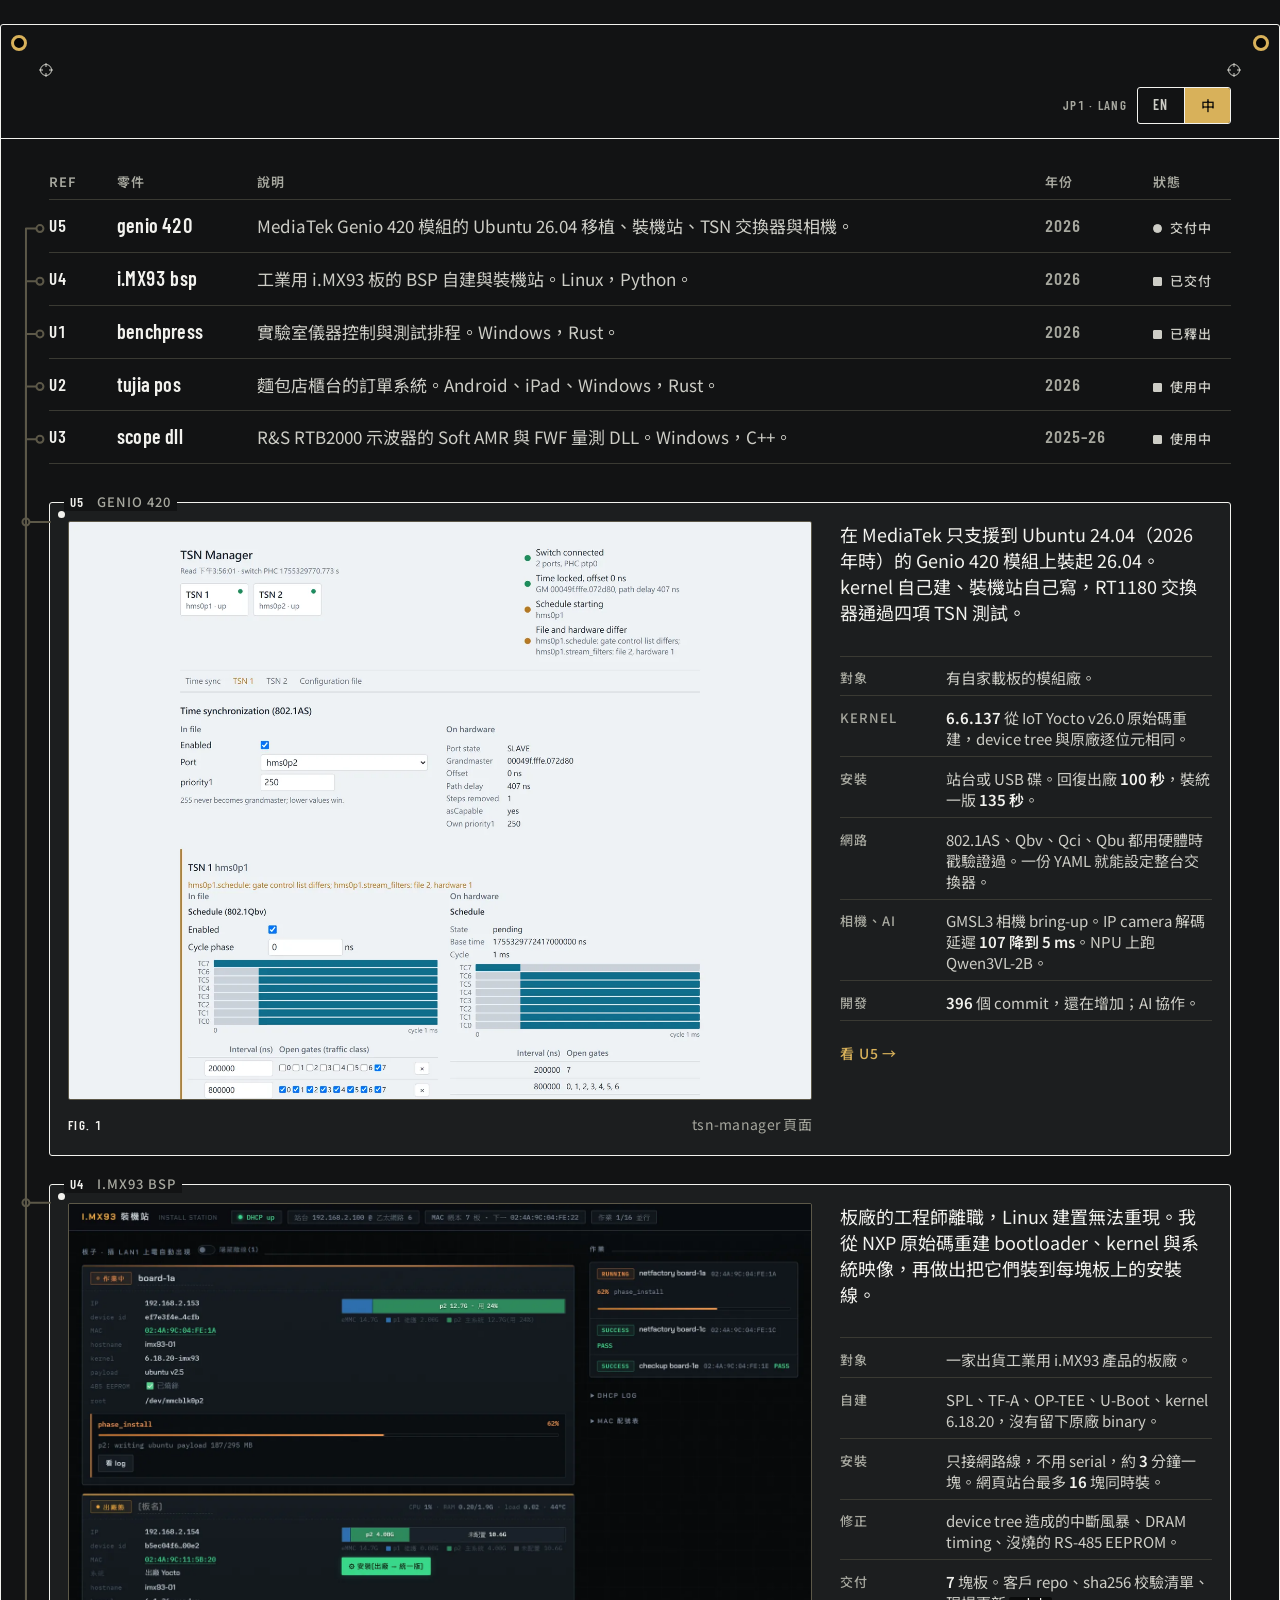
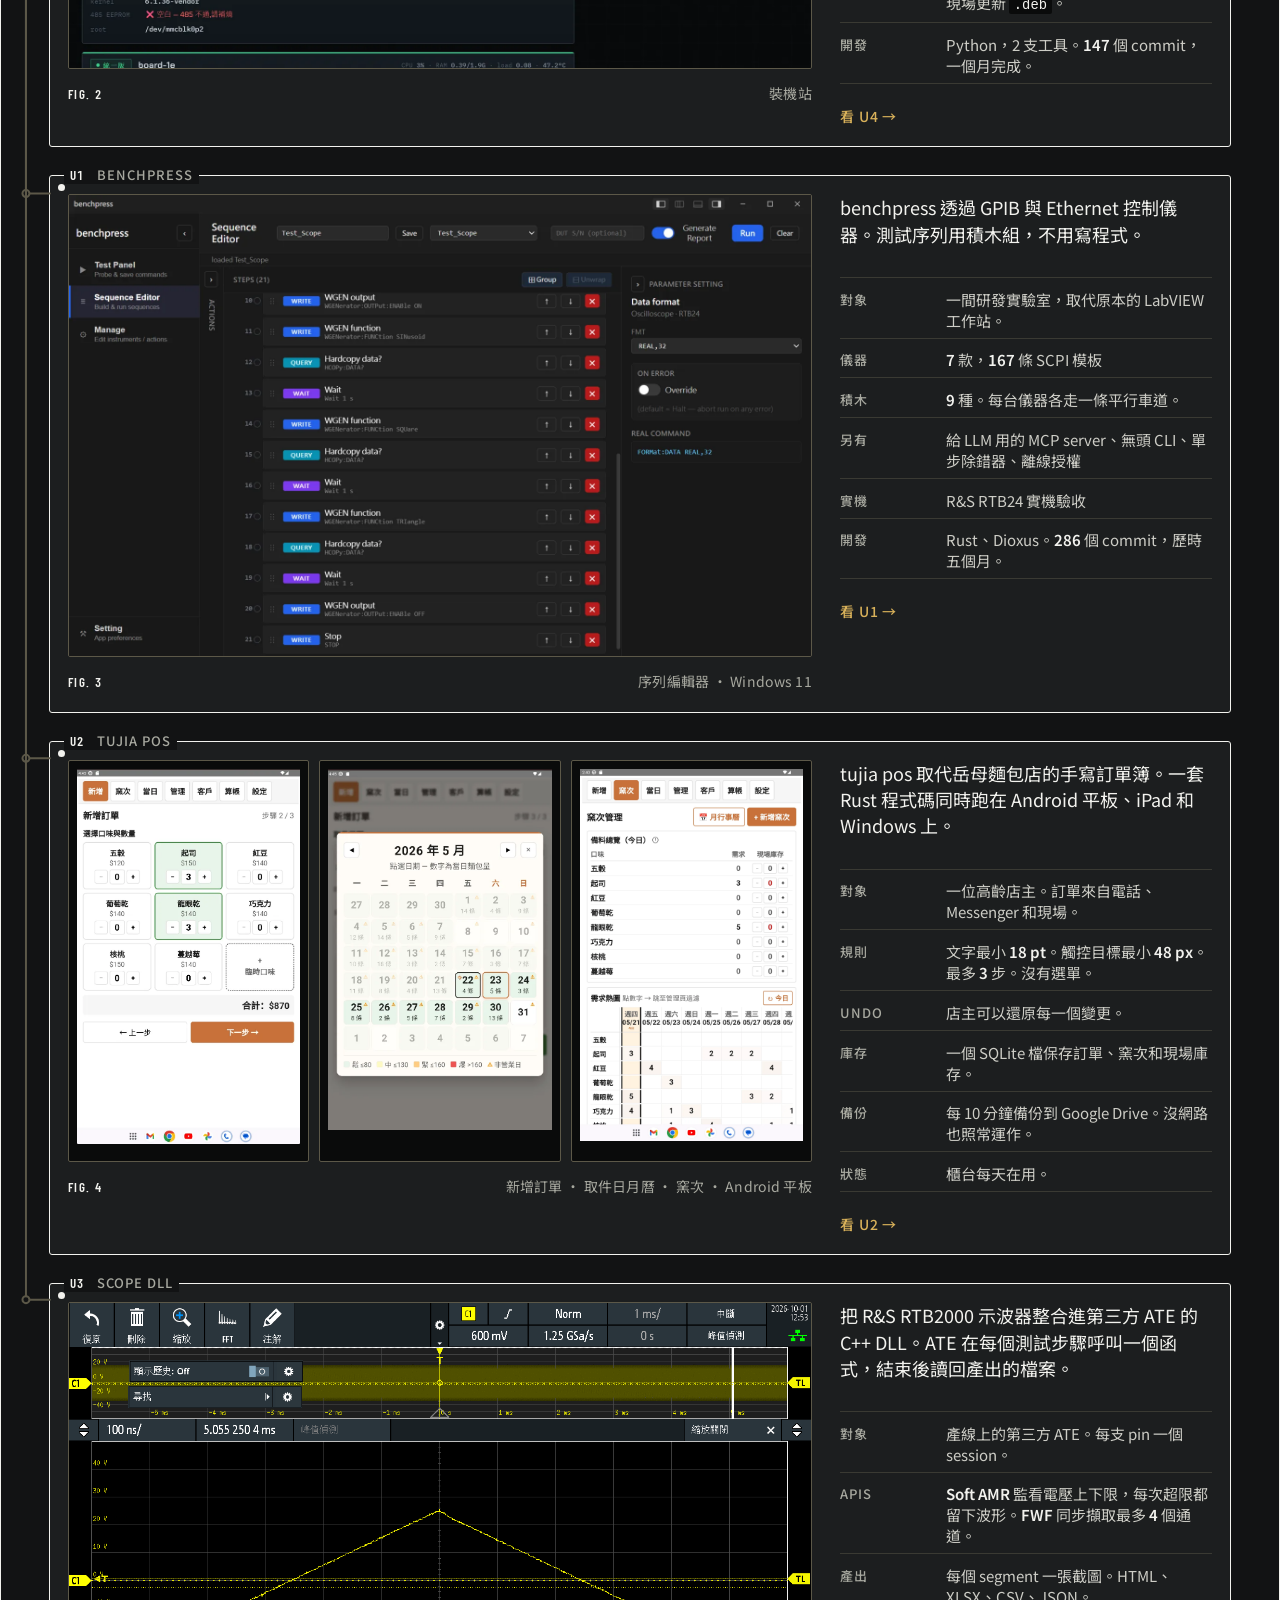
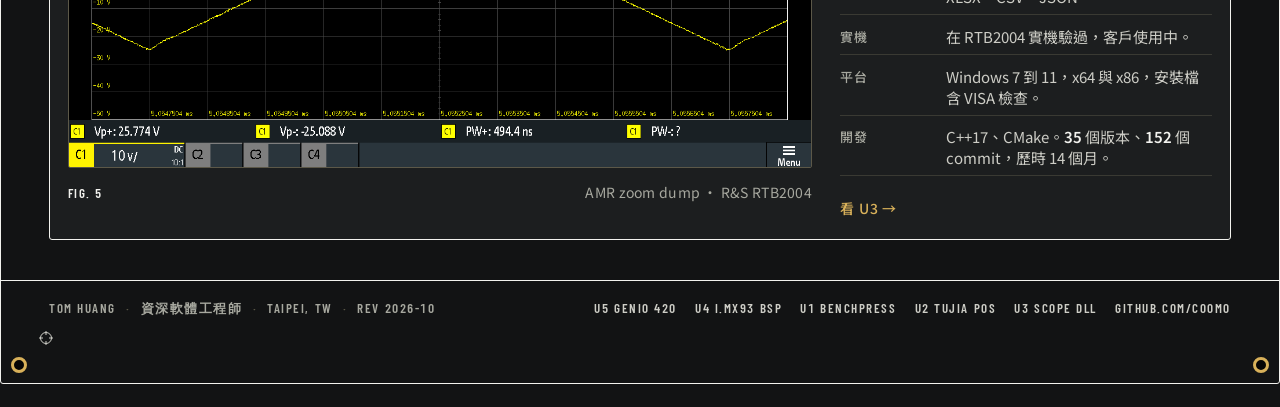
==== commit 45bb5fb6: "Unlist J1: no BOM row, footprint or footer links; workflow page noindex; six sheets Co-Authored-By: " ====
--- a/index.html
+++ b/index.html
@@ -123,13 +123,6 @@
           <td class="year">2025–26</td>
           <td><span class="mark shipped"><span data-lang="en">In use</span><span data-lang="zh">使用中</span></span></td>
         </tr>
-        <tr id="row-j1" data-trace-to="fp-j1">
-          <td class="ref">J1</td>
-          <td class="part"><a href="./workflow/">how i work with ai</a></td>
-          <td class="desc"><span data-lang="en">How I built U1 and U2. Git, three documents, gates.</span><span data-lang="zh">我怎麼做出 U1 和 U2。Git、三份文件、關卡。</span></td>
-          <td class="year">2026</td>
-          <td><span class="mark living"><span data-lang="en">Living</span><span data-lang="zh">持續更新</span></span></td>
-        </tr>
       </tbody>
     </table>
   </section>
@@ -155,7 +148,7 @@
             <li><span class="k"><span data-lang="en">Install</span><span data-lang="zh">安裝</span></span><span class="v"><span data-lang="en">Station or USB stick. Factory restore <b>100 s</b>, unified system <b>135 s</b>.</span><span data-lang="zh">站台或 USB 碟。回復出廠 <b>100 秒</b>，裝統一版 <b>135 秒</b>。</span></span></li>
             <li><span class="k"><span data-lang="en">Network</span><span data-lang="zh">網路</span></span><span class="v"><span data-lang="en">802.1AS, Qbv, Qci, Qbu verified with hardware timestamps. One YAML drives the switch.</span><span data-lang="zh">802.1AS、Qbv、Qci、Qbu 都用硬體時戳驗證過。一份 YAML 就能設定整台交換器。</span></span></li>
             <li><span class="k"><span data-lang="en">Camera, AI</span><span data-lang="zh">相機、AI</span></span><span class="v"><span data-lang="en">GMSL3 camera bring-up. IP camera decode latency <b>107 to 5 ms</b>. Qwen3VL-2B on the NPU.</span><span data-lang="zh">GMSL3 相機 bring-up。IP camera 解碼延遲 <b>107 降到 5 ms</b>。NPU 上跑 Qwen3VL-2B。</span></span></li>
-            <li><span class="k"><span data-lang="en">Build</span><span data-lang="zh">開發</span></span><span class="v"><span data-lang="en"><b>396</b> commits so far, AI-assisted; method in J1.</span><span data-lang="zh"><b>396</b> 個 commit，還在增加；AI 協作，方法見 J1。</span></span></li>
+            <li><span class="k"><span data-lang="en">Build</span><span data-lang="zh">開發</span></span><span class="v"><span data-lang="en"><b>396</b> commits so far, AI-assisted.</span><span data-lang="zh"><b>396</b> 個 commit，還在增加；AI 協作。</span></span></li>
           </ul>
           <span class="open"><span data-lang="en">Open sheet U5 →</span><span data-lang="zh">看 U5 →</span></span>
         </div>
@@ -266,26 +259,6 @@
             <li><span class="k"><span data-lang="en">Build</span><span data-lang="zh">開發</span></span><span class="v"><span data-lang="en">C++17, CMake. <b>35</b> releases, <b>152</b> commits over 14 months.</span><span data-lang="zh">C++17、CMake。<b>35</b> 個版本、<b>152</b> 個 commit，歷時 14 個月。</span></span></li>
           </ul>
           <span class="open"><span data-lang="en">Open sheet U3 →</span><span data-lang="zh">看 U3 →</span></span>
-        </div>
-      </div>
-    </a>
-
-    <a class="fp" id="fp-j1" href="./workflow/">
-      <span class="fpref">J1 <b><span data-lang="en">Method note</span><span data-lang="zh">方法筆記</span></b></span>
-      <span class="pin1" aria-hidden="true"></span>
-      <div class="j1">
-        <div class="conn" aria-hidden="true">
-          <span class="pin"><span class="pn">1</span><span class="pl">git init</span></span>
-          <span class="pin"><span class="pn">2</span><span class="pl"><span data-lang="en">3 documents</span><span data-lang="zh">三份文件</span></span></span>
-          <span class="pin"><span class="pn">3</span><span class="pl">CLAUDE.md</span></span>
-          <span class="pin"><span class="pn">4</span><span class="pl"><span data-lang="en">Gates</span><span data-lang="zh">關卡</span></span></span>
-        </div>
-        <div class="side">
-          <p class="one mb-0">
-            <span data-lang="en">This note shows how I built U1 and U2 with Claude Code. I write the specification before the code. Tests and hardware runs are the gates.</span>
-            <span data-lang="zh">這篇說明我怎麼用 Claude Code 做出 U1 和 U2。先寫規格，再寫程式。測試和實機執行是關卡。</span>
-          </p>
-          <span class="open"><span data-lang="en">Read J1 →</span><span data-lang="zh">看 J1 →</span></span>
         </div>
       </div>
     </a>
@@ -305,7 +278,6 @@
       <a href="./benchpress/">U1 benchpress</a>
       <a href="./pos/">U2 tujia pos</a>
       <a href="./scope-dll/">U3 scope dll</a>
-      <a href="./workflow/">J1 <span data-lang="en">method note</span><span data-lang="zh">方法筆記</span></a>
       <a href="https://github.com/COOMO" target="_blank" rel="noopener">github.com/COOMO</a>
     </div>
   </footer>
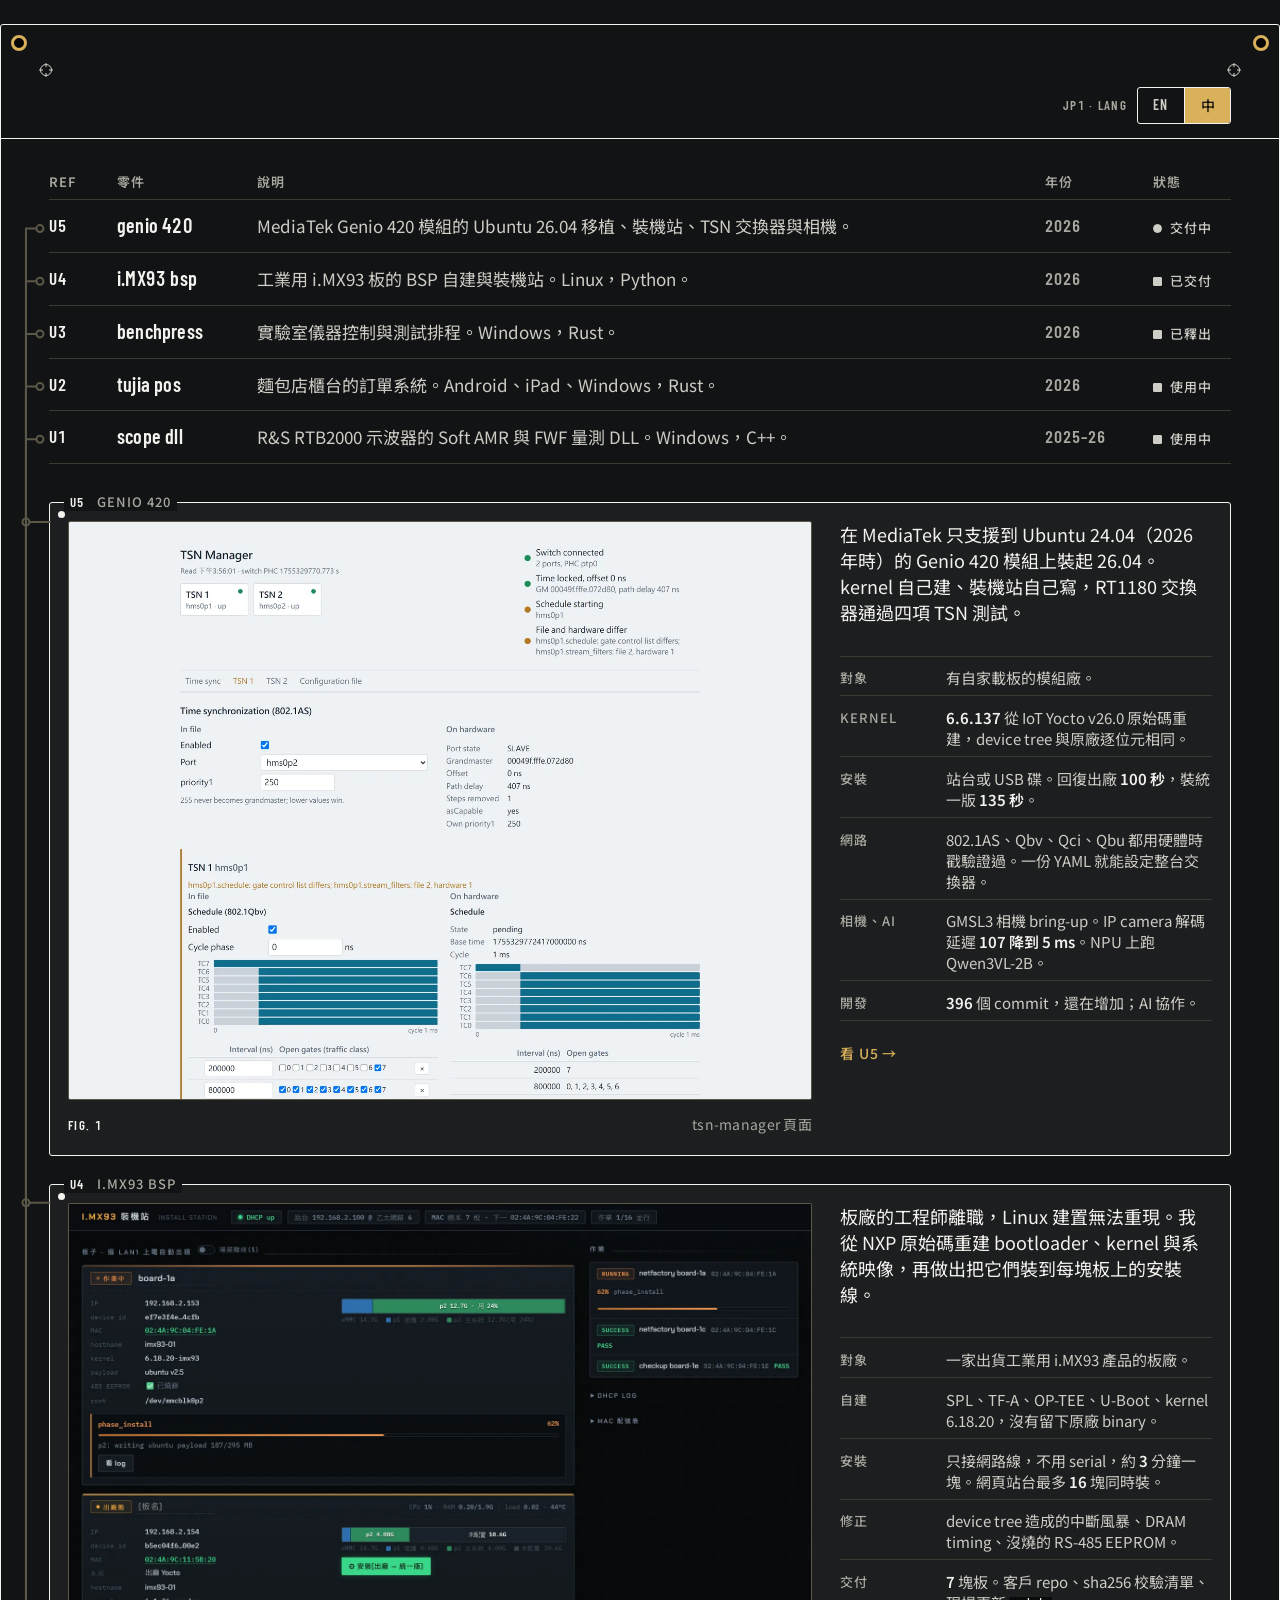
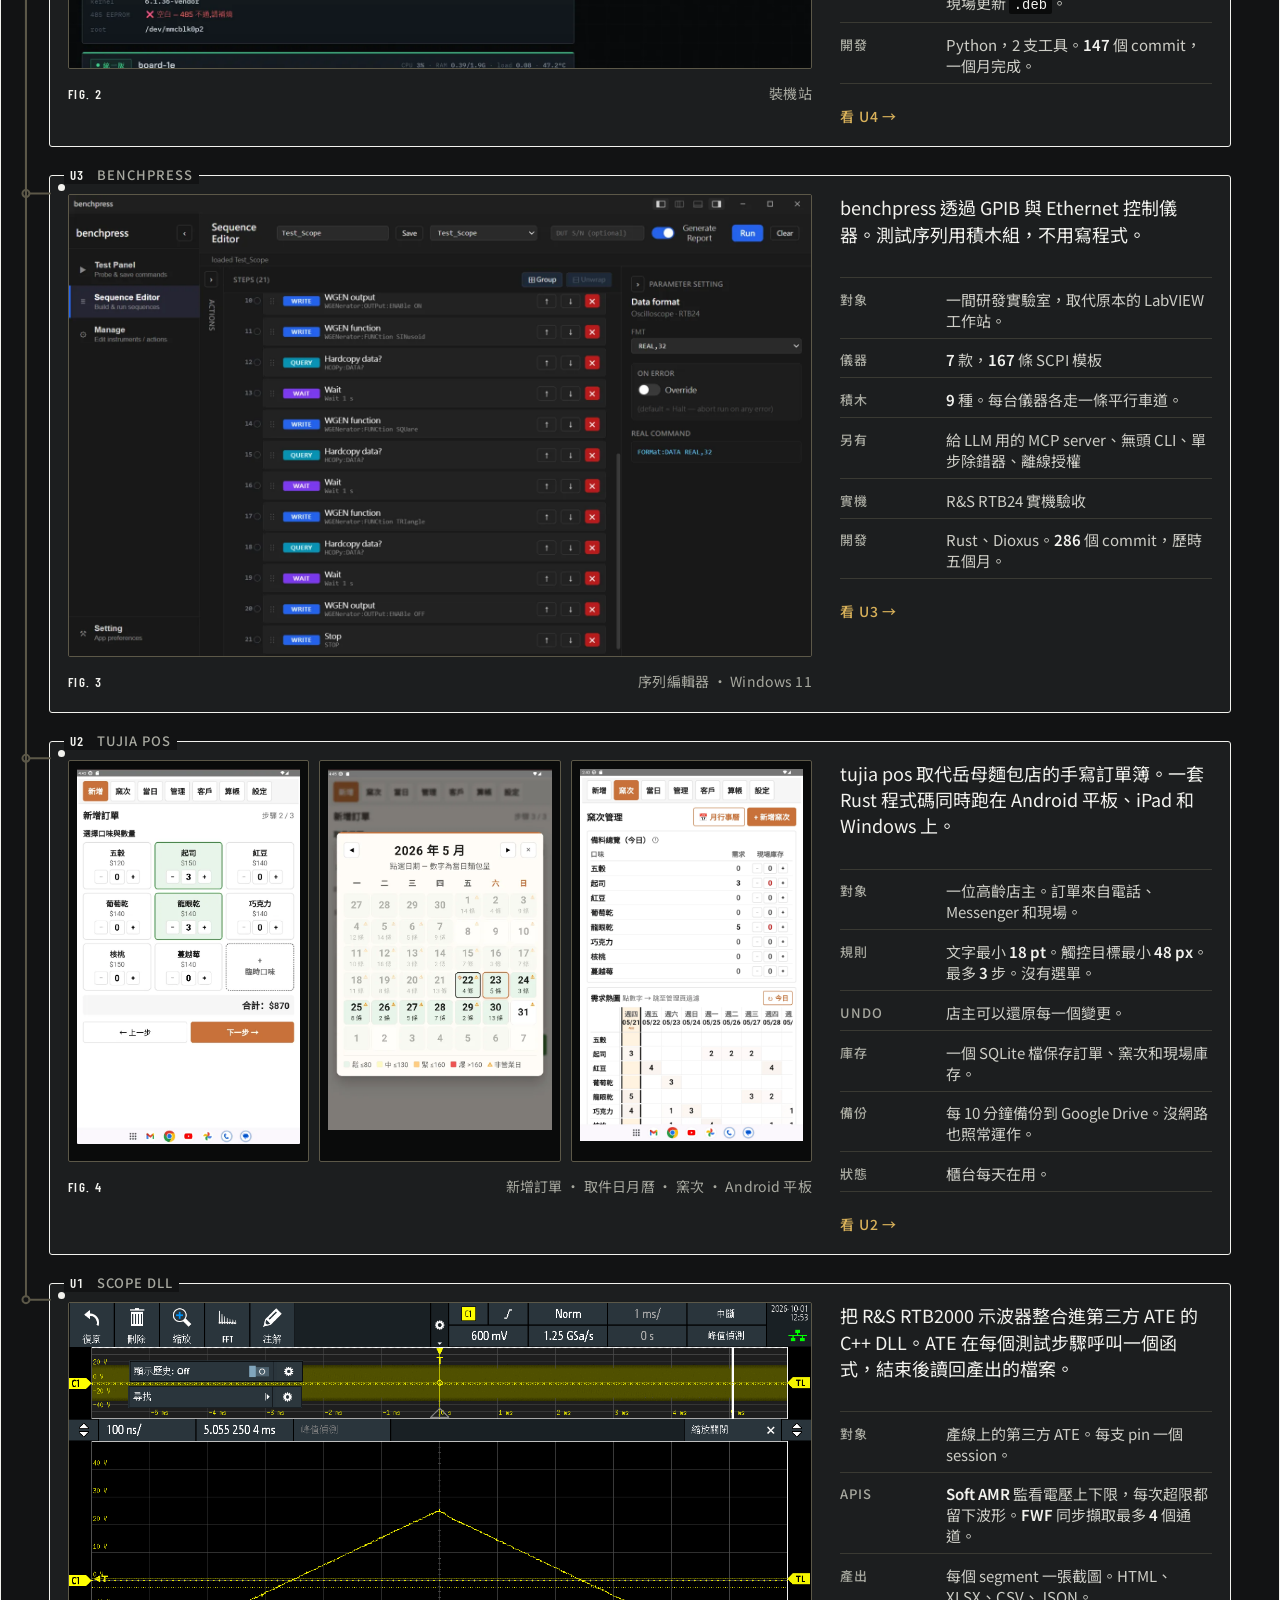
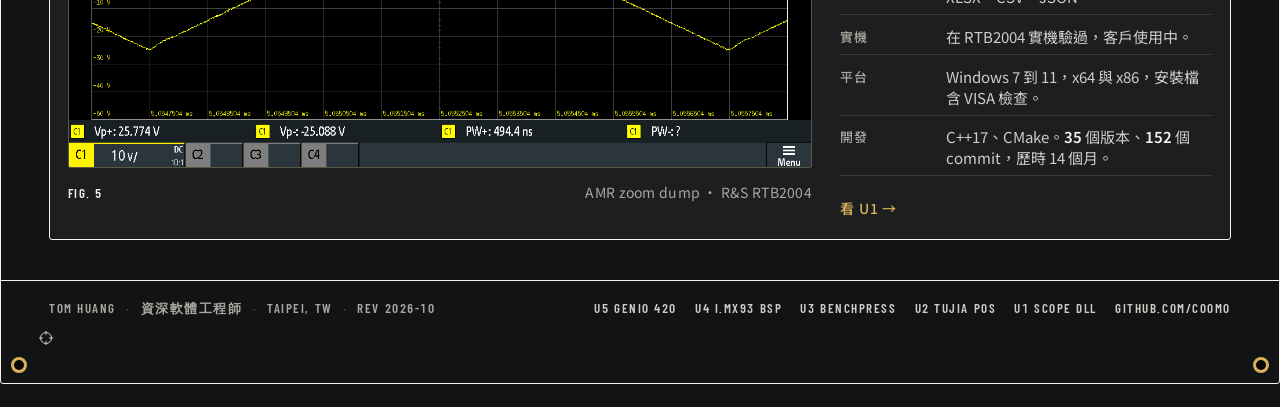
==== commit 9d2976e8: "Designators by start date: U1 scope dll, U2 tujia pos, U3 benchpress Co-Authored-By: Claude Fable 5." ====
--- a/index.html
+++ b/index.html
@@ -102,8 +102,8 @@
           <td class="year">2026</td>
           <td><span class="mark shipped"><span data-lang="en">Delivered</span><span data-lang="zh">已交付</span></span></td>
         </tr>
-        <tr id="row-u1" data-trace-to="fp-u1">
-          <td class="ref">U1</td>
+        <tr id="row-u3" data-trace-to="fp-u3">
+          <td class="ref">U3</td>
           <td class="part"><a href="./benchpress/">benchpress</a></td>
           <td class="desc"><span data-lang="en">Instrument control and test sequencing for a lab bench. Windows, Rust.</span><span data-lang="zh">實驗室儀器控制與測試排程。Windows，Rust。</span></td>
           <td class="year">2026</td>
@@ -116,8 +116,8 @@
           <td class="year">2026</td>
           <td><span class="mark shipped"><span data-lang="en">In use</span><span data-lang="zh">使用中</span></span></td>
         </tr>
-        <tr id="row-u3" data-trace-to="fp-u3">
-          <td class="ref">U3</td>
+        <tr id="row-u1" data-trace-to="fp-u1">
+          <td class="ref">U1</td>
           <td class="part"><a href="./scope-dll/">scope dll</a></td>
           <td class="desc"><span data-lang="en">Soft AMR and FWF measurement DLL for an R&amp;S RTB2000 oscilloscope. Windows, C++.</span><span data-lang="zh">R&amp;S RTB2000 示波器的 Soft AMR 與 FWF 量測 DLL。Windows，C++。</span></td>
           <td class="year">2025–26</td>
@@ -181,8 +181,8 @@
       </div>
     </a>
 
-    <a class="fp" id="fp-u1" href="./benchpress/">
-      <span class="fpref">U1 <b>benchpress</b></span>
+    <a class="fp" id="fp-u3" href="./benchpress/">
+      <span class="fpref">U3 <b>benchpress</b></span>
       <span class="pin1" aria-hidden="true"></span>
       <div class="show">
         <figure style="margin:0">
@@ -202,7 +202,7 @@
             <li><span class="k"><span data-lang="en">Verified</span><span data-lang="zh">實機</span></span><span class="v"><span data-lang="en">R&amp;S RTB24 on real hardware</span><span data-lang="zh">R&amp;S RTB24 實機驗收</span></span></li>
             <li><span class="k"><span data-lang="en">Build</span><span data-lang="zh">開發</span></span><span class="v"><span data-lang="en">Rust, Dioxus. <b>286</b> commits over five months.</span><span data-lang="zh">Rust、Dioxus。<b>286</b> 個 commit，歷時五個月。</span></span></li>
           </ul>
-          <span class="open"><span data-lang="en">Open sheet U1 →</span><span data-lang="zh">看 U1 →</span></span>
+          <span class="open"><span data-lang="en">Open sheet U3 →</span><span data-lang="zh">看 U3 →</span></span>
         </div>
       </div>
     </a>
@@ -237,8 +237,8 @@
       </div>
     </a>
 
-    <a class="fp" id="fp-u3" href="./scope-dll/">
-      <span class="fpref">U3 <b>scope dll</b></span>
+    <a class="fp" id="fp-u1" href="./scope-dll/">
+      <span class="fpref">U1 <b>scope dll</b></span>
       <span class="pin1" aria-hidden="true"></span>
       <div class="show">
         <figure style="margin:0">
@@ -258,7 +258,7 @@
             <li><span class="k"><span data-lang="en">Platform</span><span data-lang="zh">平台</span></span><span class="v"><span data-lang="en">Windows 7 to 11, x64 and x86, installer with a VISA check.</span><span data-lang="zh">Windows 7 到 11，x64 與 x86，安裝檔含 VISA 檢查。</span></span></li>
             <li><span class="k"><span data-lang="en">Build</span><span data-lang="zh">開發</span></span><span class="v"><span data-lang="en">C++17, CMake. <b>35</b> releases, <b>152</b> commits over 14 months.</span><span data-lang="zh">C++17、CMake。<b>35</b> 個版本、<b>152</b> 個 commit，歷時 14 個月。</span></span></li>
           </ul>
-          <span class="open"><span data-lang="en">Open sheet U3 →</span><span data-lang="zh">看 U3 →</span></span>
+          <span class="open"><span data-lang="en">Open sheet U1 →</span><span data-lang="zh">看 U1 →</span></span>
         </div>
       </div>
     </a>
@@ -275,9 +275,9 @@
     <div class="links">
       <a href="./genio/">U5 genio 420</a>
       <a href="./imx93/">U4 i.MX93 bsp</a>
-      <a href="./benchpress/">U1 benchpress</a>
+      <a href="./benchpress/">U3 benchpress</a>
       <a href="./pos/">U2 tujia pos</a>
-      <a href="./scope-dll/">U3 scope dll</a>
+      <a href="./scope-dll/">U1 scope dll</a>
       <a href="https://github.com/COOMO" target="_blank" rel="noopener">github.com/COOMO</a>
     </div>
   </footer>
